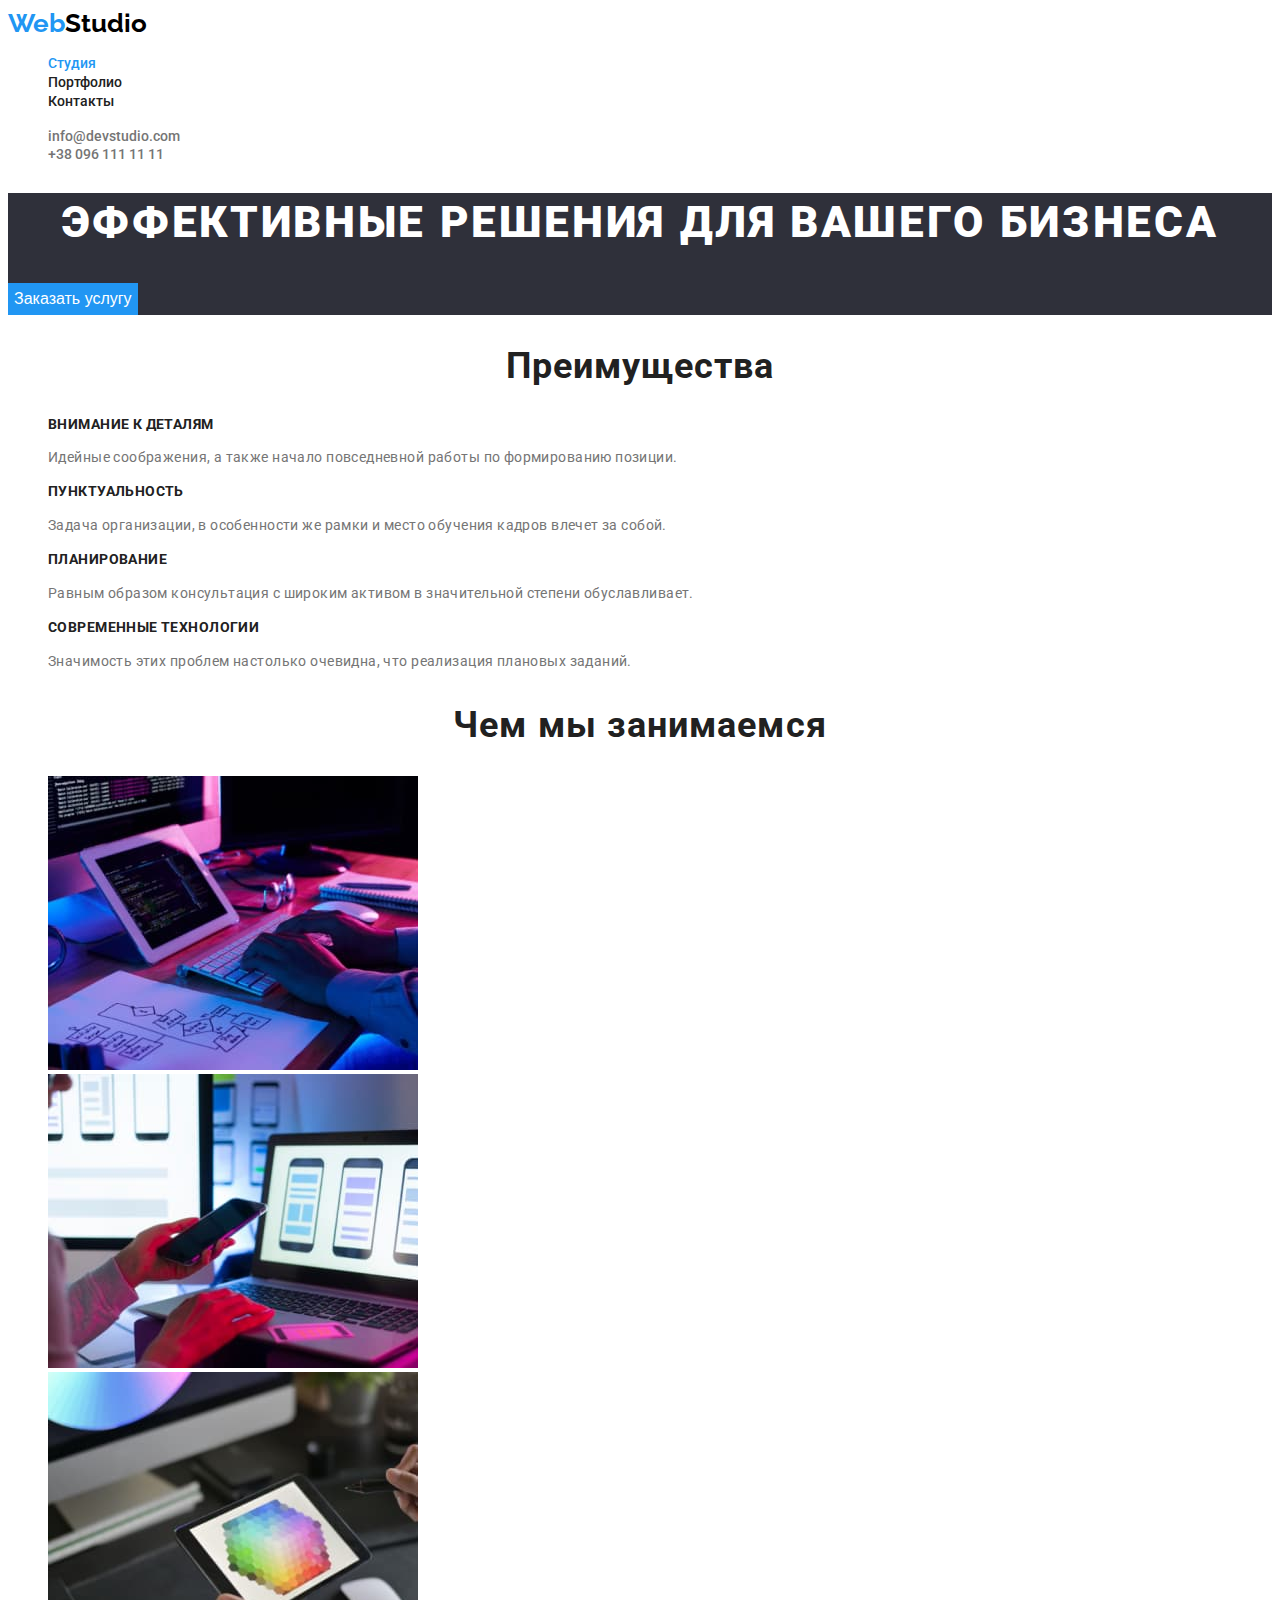
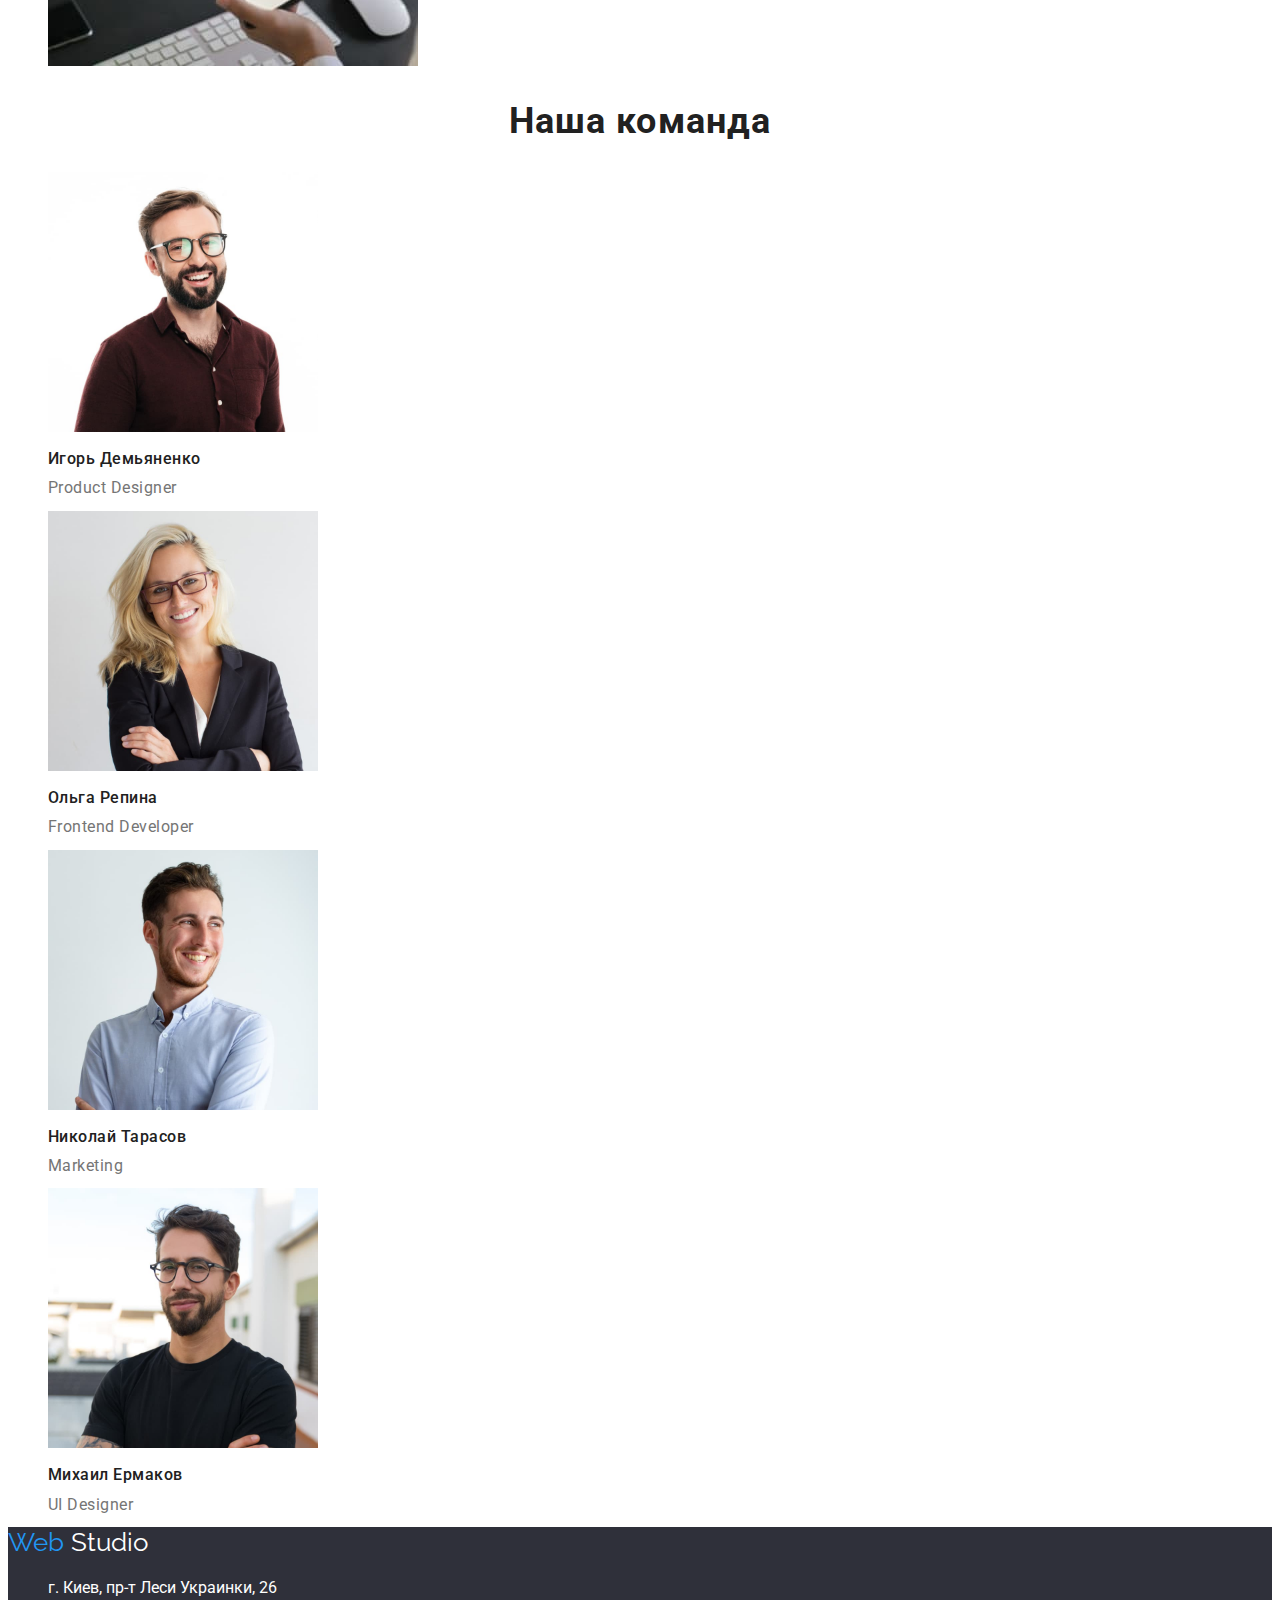
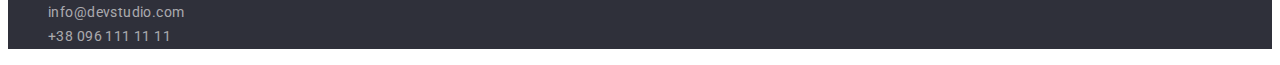
==== index.html @ 00b762d5 "Перенёс файлы с второго репозитория" ====
<!DOCTYPE html>
<html lang="ru">
  <head>
    <meta charset="UTF-8" />
    <meta http-equiv="X-UA-Compatible" content="IE=edge" />
    <meta name="viewport" content="width=device-width, initial-scale=1.0" />
    <title>WebStudio</title>
    <link rel="preconnect" href="https://fonts.googleapis.com" />
    <link rel="preconnect" href="https://fonts.gstatic.com" crossorigin />
    <link
      href="https://fonts.googleapis.com/css2?family=Raleway:wght@700&family=Roboto:wght@400;500;700;900&display=swap"
      rel="stylesheet"
    />
    <link rel="stylesheet" href="./css/style.css" />
  </head>
  <body>
    <!-- Шапка -->
    <header class="cap">
      <nav>
        <a href="index.html" class="logo"
          ><span class="logo-blue">Web</span>Studio</a
        >
        <ul class="navigationtabs">
          <li><a href="" class="link active">Студия</a></li>
          <li><a href="./portfolio.html" class="link">Портфолио</a></li>
          <li><a href="" class="link">Контакты</a></li>
        </ul>
      </nav>
      <ul>
        <li>
          <a href="mailto:info@devstudio.com" class="mail"
            >info@devstudio.com</a
          >
        </li>
        <li>
          <a href="callto:+380961111111" class="phone">+38 096 111 11 11</a>
        </li>
      </ul>
    </header>
    <!-- Уникальный контент -->
    <main>
      <!-- Главный текст -->
      <section class="hero-section">
        <h1 lang="ru" class="hero-text">
          Эффективные решения для вашего бизнеса
        </h1>
        <button type="button" class="hero-button">Заказать услугу</button>
      </section>
      <!-- Чем мы занимаемся -->
      <section>
        <h2 lang="ru" class="section-title">Преимущества</h2>
        <ul>
          <li>
            <h3 class="second-section-header">Внимание к деталям</h3>
            <p class="second-section-paragraph">
              Идейные соображения, а также начало повседневной работы по
              формированию позиции.
            </p>
          </li>
          <li>
            <h3 class="second-section-header">Пунктуальность</h3>
            <p class="second-section-paragraph">
              Задача организации, в особенности же рамки и место обучения кадров
              влечет за собой.
            </p>
          </li>
          <li>
            <h3 class="second-section-header">Планирование</h3>
            <p class="second-section-paragraph">
              Равным образом консультация с широким активом в значительной
              степени обуславливает.
            </p>
          </li>
          <li>
            <h3 class="second-section-header">Современные технологии</h3>
            <p class="second-section-paragraph">
              Значимость этих проблем настолько очевидна, что реализация
              плановых заданий.
            </p>
          </li>
        </ul>
      </section>
      <section>
        <h2 class="section-title">Чем мы занимаемся</h2>
        <ul>
          <li>
            <img
              src="./images/img1.jpg"
              alt="Человек набирает код на
            клавиатуре"
              width="370"
            />
          </li>
          <li>
            <img
              src="./images/img2.jpg"
              alt="Дизайнер рисует макет
            телефона, который она держит в руке"
              width="370"
            />
          </li>
          <li>
            <img
              src="./images/img3.jpg"
              alt="Человек работает в графическом
            редакторе на планшете"
              width="370"
            />
          </li>
        </ul>
      </section>
      <!-- Наша команда -->
      <section>
        <h2 class="section-title">Наша команда</h2>
        <ul>
          <li>
            <img
              src="./images/Igor.jpg"
              alt="На фото представлен дизайнер продукта "
              width="270"
            />
            <h3 class="name">Игорь Демьяненко</h3>
            <p lang="en" class="description">Product Designer</p>
          </li>
          <li>
            <img
              src="./images/Olga.jpg"
              alt="На фото представлен фронт-энд разработчик"
              width="270"
            />
            <h3 class="name">Ольга Репина</h3>
            <p lang="en" class="description">Frontend Developer</p>
          </li>
          <li>
            <img
              src="./images/Nikolay.jpg"
              alt="На фото представлен маркетолог"
              width="270"
            />
            <h3 class="name">Николай Тарасов</h3>
            <p lang="en" class="description">Marketing</p>
          </li>
          <li>
            <img
              src="./images/Michail.jpg"
              alt="На фото представлен разрабочик пользовательского интерфейса"
              width="270"
            />
            <h3 class="name">Михаил Ермаков</h3>
            <p lang="en" class="description">UI Designer</p>
          </li>
        </ul>
      </section>
    </main>
    <!-- Футер -->
    <footer class="basement">
      <a href="index.html" class="footer-logo">
        <span class="footer-logo-blue">Web</span> Studio</a
      >
      <address>
        <ul>
          <li>
            <a href="https://goo.gl/maps/u381TuipqdCtVo7J7" class="office"
              >г. Киев, пр-т Леси Украинки, 26</a
            >
          </li>
          <li>
            <a href="mailto:info@devstudio.com" class="footer-mail"
              >info@devstudio.com</a
            >
          </li>
          <li>
            <a href="callto:+380961111111" class="footer-phone"
              >+38 096 111 11 11</a
            >
          </li>
        </ul>
      </address>
    </footer>
  </body>
</html>
---- css/style.css ----
/* Цвета которые будут задействованы в макете */

:root {
  /* Body */
  --header-body: #ffffff;
  --hero-body: #2f303a;
  --first-section-body: #e5e5e5;
  --secont-section-body: #f5f4fa;
  --footer-body: #2f303a;

  /* Text */
  --hero-text: #ffffff;
  --logo-text-black: #000000;
  --logo-text-blue: #2196f3;
  --header-text: #212121;
  --paragraph-text: #757575;
}

body {
  font-family: "roboto", sans-serif;
  color: #757575;
}

a {
  text-decoration: none;
}

a:hover {
  color: var(--logo-text-blue);
}

a:focus {
  color: var(--logo-text-blue);
}

ul {
  list-style: none;
}

h1,
h2,
h3 {
  color: var(--header-text);
}

/* !!!Header style!!! */

.cap {
  background-color: var(--header-body);
  line-height: 1.17;
}

/* Logo */
.logo {
  color: var(--logo-text-black);
  font-size: 26px;
  font-family: "Raleway", sans-serif;
  font-weight: 700;
}

.logo-blue {
  color: var(--logo-text-blue);
}

.logo:visited,
.logo:hover {
  color: var(--logo-text-black);
}

.logo-blue:visited {
  color: var(--logo-text-blue);
}

/* Nav Bar */
.navigationtabs {
  color: var(--header-text);
}

.navigationtabs .link {
  color: inherit;
  font-weight: 500;
  font-size: 14px;
}

.navigationtabs .link.active {
  color: var(--logo-text-blue);
}

.navigationtabs .link:hover,
.navigationtabs .link:focus {
  color: var(--logo-text-blue);
}

/* Mail and Phone */
.mail {
  color: var(--paragraph-text);
  font-weight: 500;
  font-size: 14px;
}

.phone {
  color: var(--paragraph-text);
  font-weight: 500;
  font-size: 14px;
}

/* !!!Main!!! */
/* Hero Section */
.hero-section {
  background-color: var(--hero-body);
}

.hero-text {
  color: var(--hero-text);
  font-weight: 900;
  line-height: 1.36;
  font-size: 44px;
  text-align: center;
  letter-spacing: 0.06em;
  text-transform: uppercase;
}

.hero-button {
  color: #ffffff;
  background-color: var(--logo-text-blue);
  border: none;
  font-weight: 500;
  font-size: 16px;
  line-height: 1.87;
  cursor: pointer;
}

.second-section-header {
  font-size: 14px;
  font-weight: 700;
  line-height: 1.14;
  letter-spacing: 0.03em;
  text-transform: uppercase;
}

.second-section-paragraph {
  font-size: 14px;
  line-height: 1.71;
  letter-spacing: 0.03em;
}

.section-title {
  font-size: 36px;
  font-weight: 700;
  line-height: 1.17;
  text-align: center;
  letter-spacing: 0.03em;
}

.name {
  font-size: 16px;
  font-weight: 500;
  line-height: 0.84;
  letter-spacing: 0.03em;
  font-style: normal;
}

.description {
  font-size: 16px;
  font-weight: 400;
  font-style: normal;
  line-height: 0.84;
  letter-spacing: 0.03em;
}
/* !!!Footer!!! */

.basement {
  background-color: var(--footer-body);
}

/* Footerlogo */
.footer-logo {
  color: var(--header-body);
  font-size: 26px;
  font-family: "Raleway", sans-serif;
  line-height: 1.17;
}

.footer-logo-blue {
  color: var(--logo-text-blue);
}

.footer-logo:visited,
.footer-logo:hover {
  color: var(--header-body);
}

/* Adress */

.office {
  color: #ffffff;
  line-height: 1.71;
  font-style: normal;
}

.footer-mail,
.footer-phone {
  color: rgba(255, 255, 255, 0.6);
  line-height: 1.71;
  font-size: 14px;
  letter-spacing: 0.03em;
  font-style: normal;
}

/* Categories */

.categories-button {
  font-family: "Roboto", sans-serif;
  border: none;
  font-size: 16px;
  font-weight: 500;
  line-height: 1.62;
  letter-spacing: 0.03em;
  color: #212121;
  cursor: pointer;
}

.categories-button:hover,
.categories-button:focus {
  background-color: var(--logo-text-blue);
  color: var(--hero-text);
}

.categories-button.current {
  background-color: var(--logo-text-blue);
  color: var(--hero-text);
}

.work-exampl-header {
  font-size: 18px;
  font-weight: 700;
  line-height: 2;
  letter-spacing: 0.06em;
  font-style: normal;
}

.work-example-paragraph {
  font-size: 16px;
  line-height: 1.87;
  font-style: normal;
  letter-spacing: 0.03em;
}
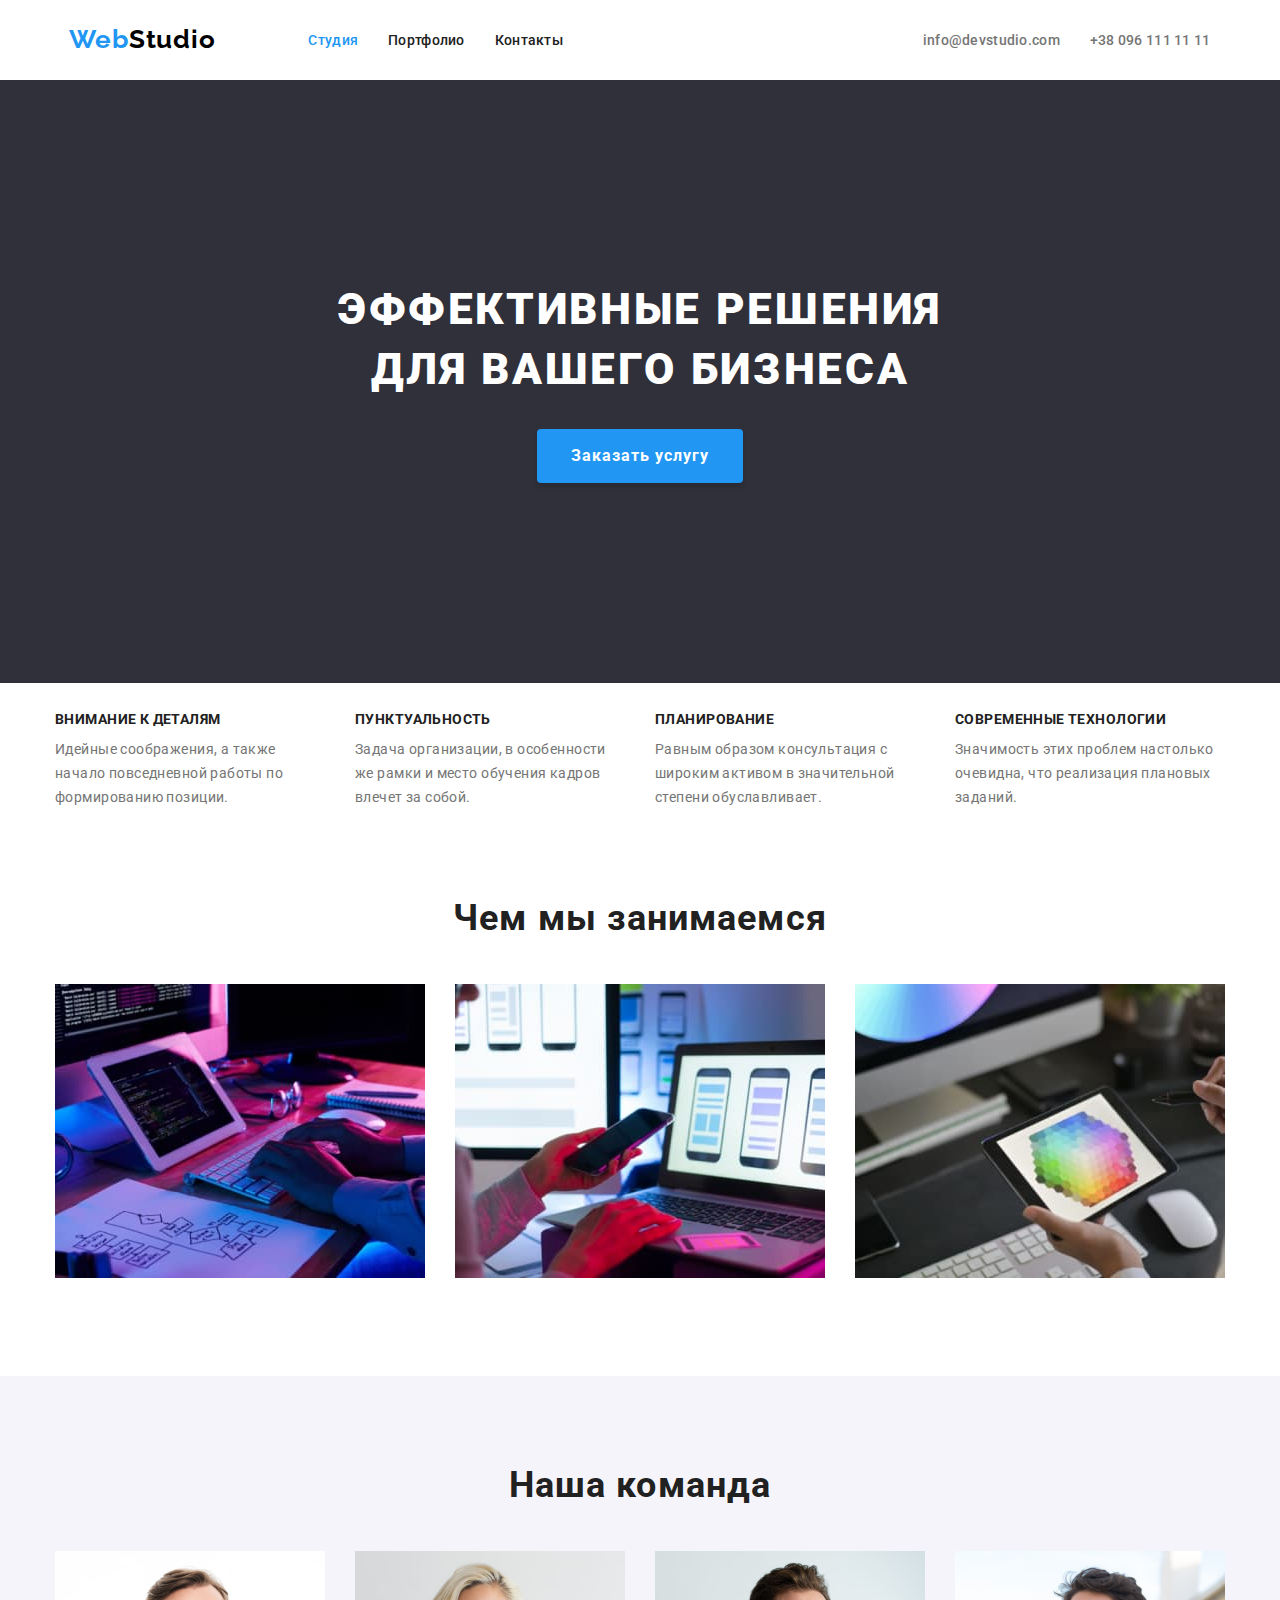
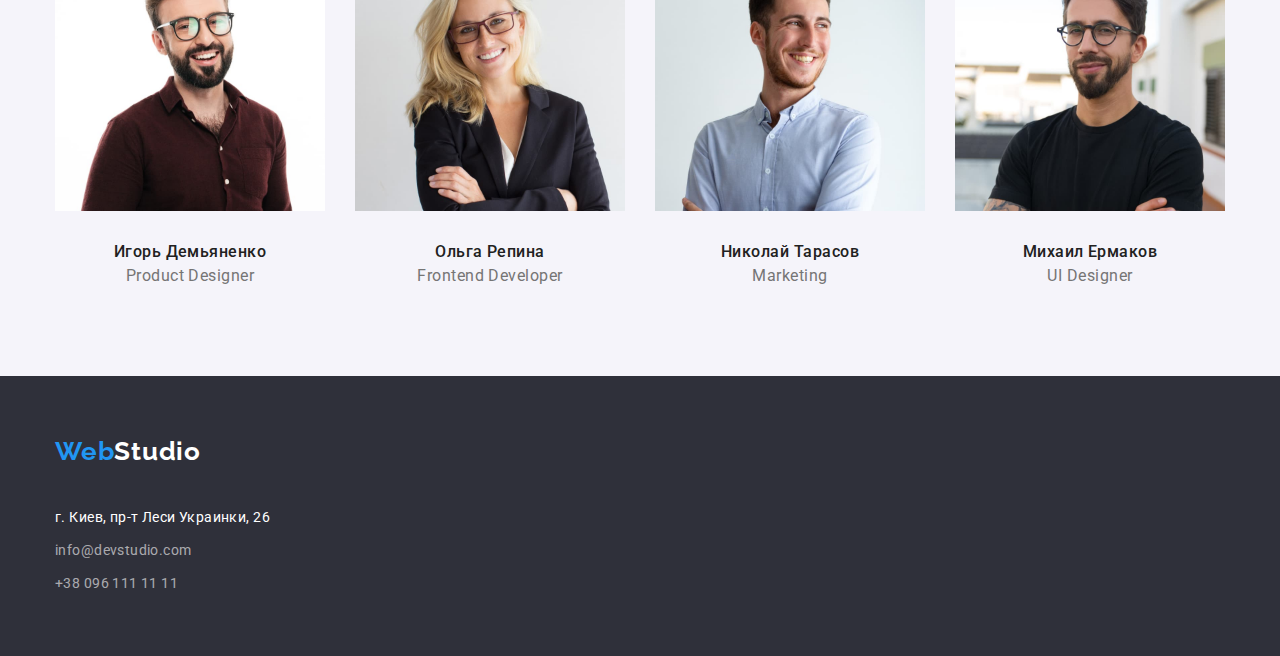
==== commit c5914628: "Сделал ДЗ" ====
--- a/index.html
+++ b/index.html
@@ -5,6 +5,10 @@
     <meta http-equiv="X-UA-Compatible" content="IE=edge" />
     <meta name="viewport" content="width=device-width, initial-scale=1.0" />
     <title>WebStudio</title>
+    <link
+      rel="stylesheet"
+      href="https://cdnjs.cloudflare.com/ajax/libs/modern-normalize/1.0.0/modern-normalize.min.css"
+    />
     <link rel="preconnect" href="https://fonts.googleapis.com" />
     <link rel="preconnect" href="https://fonts.gstatic.com" crossorigin />
     <link
@@ -15,167 +19,186 @@
   </head>
   <body>
     <!-- Шапка -->
-    <header class="cap">
-      <nav>
-        <a href="index.html" class="logo"
-          ><span class="logo-blue">Web</span>Studio</a
-        >
-        <ul class="navigationtabs">
-          <li><a href="" class="link active">Студия</a></li>
-          <li><a href="./portfolio.html" class="link">Портфолио</a></li>
-          <li><a href="" class="link">Контакты</a></li>
+    <header>
+      <div class="container">
+        <nav class="nav-box">
+          <a href="index.html" class="logo"
+            ><span class="logo blue">Web</span>Studio</a
+          >
+          <ul class="header-link">
+            <li class="item links">
+              <a href="" class="link active">Студия</a>
+            </li>
+            <li class="item links">
+              <a href="./portfolio.html" class="link">Портфолио</a>
+            </li>
+            <li class="item links"><a href="" class="link">Контакты</a></li>
+          </ul>
+        </nav>
+        <ul class="adress">
+          <li class="item adress">
+            <a href="mailto:info@devstudio.com" class="mail-phone"
+              >info@devstudio.com</a
+            >
+          </li>
+          <li>
+            <a href="callto:+380961111111" class="mail-phone"
+              >+38 096 111 11 11</a
+            >
+          </li>
         </ul>
-      </nav>
-      <ul>
-        <li>
-          <a href="mailto:info@devstudio.com" class="mail"
-            >info@devstudio.com</a
-          >
-        </li>
-        <li>
-          <a href="callto:+380961111111" class="phone">+38 096 111 11 11</a>
-        </li>
-      </ul>
+      </div>
     </header>
     <!-- Уникальный контент -->
     <main>
       <!-- Главный текст -->
-      <section class="hero-section">
-        <h1 lang="ru" class="hero-text">
-          Эффективные решения для вашего бизнеса
-        </h1>
-        <button type="button" class="hero-button">Заказать услугу</button>
+      <section class="hero">
+        <div class="hero-box">
+          <h1 lang="ru" class="hero-title">
+            Эффективные решения для вашего бизнеса
+          </h1>
+          <button type="button" class="button">Заказать услугу</button>
+        </div>
       </section>
       <!-- Чем мы занимаемся -->
+      <section class="benefits-section">
+        <div class="benefits-box">
+          <h2 lang="ru" class="benefits-title">Преимущества</h2>
+          <ul class="benefits-list">
+            <li class="item">
+              <h3 class="benefits-header">Внимание к деталям</h3>
+              <p class="benefits-paragraph">
+                Идейные соображения, а также начало повседневной работы по
+                формированию позиции.
+              </p>
+            </li>
+            <li class="item">
+              <h3 class="benefits-header">Пунктуальность</h3>
+              <p class="benefits-paragraph">
+                Задача организации, в особенности же рамки и место обучения
+                кадров влечет за собой.
+              </p>
+            </li>
+            <li class="item">
+              <h3 class="benefits-header">Планирование</h3>
+              <p class="benefits-paragraph">
+                Равным образом консультация с широким активом в значительной
+                степени обуславливает.
+              </p>
+            </li>
+            <li class="item">
+              <h3 class="benefits-header">Современные технологии</h3>
+              <p class="benefits-paragraph">
+                Значимость этих проблем настолько очевидна, что реализация
+                плановых заданий.
+              </p>
+            </li>
+          </ul>
+        </div>
+      </section>
       <section>
-        <h2 lang="ru" class="section-title">Преимущества</h2>
-        <ul>
-          <li>
-            <h3 class="second-section-header">Внимание к деталям</h3>
-            <p class="second-section-paragraph">
-              Идейные соображения, а также начало повседневной работы по
-              формированию позиции.
-            </p>
-          </li>
-          <li>
-            <h3 class="second-section-header">Пунктуальность</h3>
-            <p class="second-section-paragraph">
-              Задача организации, в особенности же рамки и место обучения кадров
-              влечет за собой.
-            </p>
-          </li>
-          <li>
-            <h3 class="second-section-header">Планирование</h3>
-            <p class="second-section-paragraph">
-              Равным образом консультация с широким активом в значительной
-              степени обуславливает.
-            </p>
-          </li>
-          <li>
-            <h3 class="second-section-header">Современные технологии</h3>
-            <p class="second-section-paragraph">
-              Значимость этих проблем настолько очевидна, что реализация
-              плановых заданий.
-            </p>
-          </li>
-        </ul>
-      </section>
-      <section>
-        <h2 class="section-title">Чем мы занимаемся</h2>
-        <ul>
-          <li>
-            <img
-              src="./images/img1.jpg"
-              alt="Человек набирает код на
+        <div class="picture-box">
+          <h2 class="scndheader">Чем мы занимаемся</h2>
+          <ul class="work-list">
+            <li class="item picture">
+              <img
+                src="./images/img1.jpg"
+                alt="Человек набирает код на
             клавиатуре"
-              width="370"
-            />
-          </li>
-          <li>
-            <img
-              src="./images/img2.jpg"
-              alt="Дизайнер рисует макет
+                width="370"
+              />
+            </li>
+            <li class="item picture">
+              <img
+                src="./images/img2.jpg"
+                alt="Дизайнер рисует макет
             телефона, который она держит в руке"
-              width="370"
-            />
-          </li>
-          <li>
-            <img
-              src="./images/img3.jpg"
-              alt="Человек работает в графическом
+                width="370"
+              />
+            </li>
+            <li class="item picture">
+              <img
+                src="./images/img3.jpg"
+                alt="Человек работает в графическом
             редакторе на планшете"
-              width="370"
-            />
-          </li>
-        </ul>
+                width="370"
+              />
+            </li>
+          </ul>
+        </div>
       </section>
       <!-- Наша команда -->
-      <section>
-        <h2 class="section-title">Наша команда</h2>
-        <ul>
-          <li>
-            <img
-              src="./images/Igor.jpg"
-              alt="На фото представлен дизайнер продукта "
-              width="270"
-            />
-            <h3 class="name">Игорь Демьяненко</h3>
-            <p lang="en" class="description">Product Designer</p>
-          </li>
-          <li>
-            <img
-              src="./images/Olga.jpg"
-              alt="На фото представлен фронт-энд разработчик"
-              width="270"
-            />
-            <h3 class="name">Ольга Репина</h3>
-            <p lang="en" class="description">Frontend Developer</p>
-          </li>
-          <li>
-            <img
-              src="./images/Nikolay.jpg"
-              alt="На фото представлен маркетолог"
-              width="270"
-            />
-            <h3 class="name">Николай Тарасов</h3>
-            <p lang="en" class="description">Marketing</p>
-          </li>
-          <li>
-            <img
-              src="./images/Michail.jpg"
-              alt="На фото представлен разрабочик пользовательского интерфейса"
-              width="270"
-            />
-            <h3 class="name">Михаил Ермаков</h3>
-            <p lang="en" class="description">UI Designer</p>
-          </li>
-        </ul>
+      <section class="team-section">
+        <div class="team-box">
+          <h2 class="scndheader team">Наша команда</h2>
+          <ul class="team-list">
+            <li class="item picture">
+              <img
+                src="./images/Igor.jpg"
+                alt="На фото представлен дизайнер продукта "
+                width="270"
+              />
+              <h3 class="names">Игорь Демьяненко</h3>
+              <p lang="en" class="position">Product Designer</p>
+            </li>
+            <li class="item picture">
+              <img
+                src="./images/Olga.jpg"
+                alt="На фото представлен фронт-энд разработчик"
+                width="270"
+              />
+              <h3 class="names">Ольга Репина</h3>
+              <p lang="en" class="position">Frontend Developer</p>
+            </li>
+            <li class="item picture">
+              <img
+                src="./images/Nikolay.jpg"
+                alt="На фото представлен маркетолог"
+                width="270"
+              />
+              <h3 class="names">Николай Тарасов</h3>
+              <p lang="en" class="position">Marketing</p>
+            </li>
+            <li class="item picture">
+              <img
+                src="./images/Michail.jpg"
+                alt="На фото представлен разрабочик пользовательского интерфейса"
+                width="270"
+              />
+              <h3 class="names">Михаил Ермаков</h3>
+              <p lang="en" class="position">UI Designer</p>
+            </li>
+          </ul>
+        </div>
       </section>
     </main>
     <!-- Футер -->
     <footer class="basement">
-      <a href="index.html" class="footer-logo">
-        <span class="footer-logo-blue">Web</span> Studio</a
-      >
-      <address>
-        <ul>
-          <li>
-            <a href="https://goo.gl/maps/u381TuipqdCtVo7J7" class="office"
-              >г. Киев, пр-т Леси Украинки, 26</a
-            >
-          </li>
-          <li>
-            <a href="mailto:info@devstudio.com" class="footer-mail"
-              >info@devstudio.com</a
-            >
-          </li>
-          <li>
-            <a href="callto:+380961111111" class="footer-phone"
-              >+38 096 111 11 11</a
-            >
-          </li>
-        </ul>
-      </address>
+      <div class="basement-box">
+        <a href="index.html" class="logo basement">
+          <span class="logo blue">Web</span
+          ><span class="logo white">Studio</span></a
+        >
+        <address>
+          <ul class="footer-adress">
+            <li>
+              <a href="https://goo.gl/maps/u381TuipqdCtVo7J7" class="location"
+                >г. Киев, пр-т Леси Украинки, 26</a
+              >
+            </li>
+            <li class="footer-link">
+              <a href="mailto:info@devstudio.com" class="footer-mail-phone"
+                >info@devstudio.com</a
+              >
+            </li>
+            <li class="footer-link">
+              <a href="callto:+380961111111" class="footer-mail-phone"
+                >+38 096 111 11 11</a
+              >
+            </li>
+          </ul>
+        </address>
+      </div>
     </footer>
   </body>
 </html>
--- a/css/style.css
+++ b/css/style.css
@@ -1,247 +1,525 @@
-/* Цвета которые будут задействованы в макете */
-
 :root {
-  /* Body */
-  --header-body: #ffffff;
-  --hero-body: #2f303a;
-  --first-section-body: #e5e5e5;
-  --secont-section-body: #f5f4fa;
-  --footer-body: #2f303a;
-
-  /* Text */
-  --hero-text: #ffffff;
-  --logo-text-black: #000000;
-  --logo-text-blue: #2196f3;
-  --header-text: #212121;
-  --paragraph-text: #757575;
+  --logo-color-black: #000000;
+  --color-blue: #2196f3;
+  --color-hero-header: #ffffff;
+  --any-header-color-: #212121;
+  --color-paragrapgh: #757575;
+  --hero-background-color: #2F303A;
+  --team-section-color: #F5F4FA; 
+
+  --portfolio-button-color: #F5F4FA; 
 }
 
 body {
   font-family: "roboto", sans-serif;
-  color: #757575;
-}
-
-a {
+  color: var(--color-paragrapgh);
+}
+
+/* Лого */
+.logo {
+  font-family: "Raleway";
+  font-weight: 700;
+  font-size: 26px;
+  line-height: 1.192;
+  letter-spacing: 0.03em;
+  color: var(--logo-color-black);
   text-decoration: none;
-}
-
-a:hover {
-  color: var(--logo-text-blue);
-}
-
-a:focus {
-  color: var(--logo-text-blue);
-}
-
-ul {
+
+  margin-top: 24px;
+  margin-bottom: 25px; 
+}
+
+.blue {
+  color: var(--color-blue);
+}
+
+.white {
+  color: var(--color-hero-header);
+}
+
+/* Списки */
+.team-list, .work-list, .benefits-list {
   list-style: none;
-}
-
-h1,
-h2,
-h3 {
-  color: var(--header-text);
-}
-
-/* !!!Header style!!! */
-
-.cap {
-  background-color: var(--header-body);
-  line-height: 1.17;
-}
-
-/* Logo */
-.logo {
-  color: var(--logo-text-black);
-  font-size: 26px;
-  font-family: "Raleway", sans-serif;
-  font-weight: 700;
-}
-
-.logo-blue {
-  color: var(--logo-text-blue);
-}
-
-.logo:visited,
-.logo:hover {
-  color: var(--logo-text-black);
-}
-
-.logo-blue:visited {
-  color: var(--logo-text-blue);
-}
-
-/* Nav Bar */
-.navigationtabs {
-  color: var(--header-text);
-}
-
-.navigationtabs .link {
-  color: inherit;
+  margin-top: 0;
+  margin-bottom: 0;
+  padding-left: 0;
+}
+
+
+/* !!!Хедер!!! */
+
+.container {
+display: flex;
+justify-content:space-around;
+
+width: 1200px;
+margin: 0 auto;
+padding: 0px 15px;
+}
+
+/* Навигация по сайту */
+.header-link {
   font-weight: 500;
   font-size: 14px;
-}
-
-.navigationtabs .link.active {
-  color: var(--logo-text-blue);
-}
-
-.navigationtabs .link:hover,
-.navigationtabs .link:focus {
-  color: var(--logo-text-blue);
-}
-
-/* Mail and Phone */
-.mail {
-  color: var(--paragraph-text);
+  line-height: 1.142;
+  letter-spacing: 0.02em;
+
+  list-style: none;
+  margin-top: 0;
+  margin-bottom: 0;
+  margin-left: 93px;
+  margin-right: 331px;
+  padding-left: 0;
+
+  display: flex;
+}
+
+.item.links:not(:lastchild) {
+  margin-right: 50px;
+}
+
+.nav-box {
+  display: flex;
+  align-items: center;
+}
+
+.link,
+.link:visited {
+  color: var(--any-header-color-);
+
+  text-decoration: none;
+}
+
+.link:hover,
+.link:focus {
+  color: var(--color-blue);
+}
+
+.link.active {
+  color: var(--color-blue);
+}
+
+/* Adress */
+
+.adress {
   font-weight: 500;
   font-size: 14px;
-}
-
-.phone {
-  color: var(--paragraph-text);
-  font-weight: 500;
-  font-size: 14px;
-}
-
-/* !!!Main!!! */
-/* Hero Section */
-.hero-section {
-  background-color: var(--hero-body);
-}
-
-.hero-text {
-  color: var(--hero-text);
-  font-weight: 900;
-  line-height: 1.36;
-  font-size: 44px;
+  line-height: 1.142;
+  letter-spacing: 0.02em;
+  list-style: none;
+
+  padding-left: 0;
+  margin-top: 0;
+  margin-bottom: 0;
+
+  display: flex;
+  align-items: center;
+}
+
+.item.adress:not(:first-child) {
+  margin-left: 50px;
+}
+.item.adress{
+  margin-right: 0px;
+  margin-bottom: ;
+}
+
+ .mail-phone{
+  display: inline-block;
+  color:   color: var(--color-paragrapgh);
+  text-decoration: none;
+}
+
+
+.mail-phone:hover,
+.mail-phone:focus {
+  color: var(--color-blue);
+}
+
+/* !!!Mейн!!! */
+
+/* Секция герой */
+
+/* Фон */
+.hero {
+  background-color: var(--hero-background-color);
+}
+
+/* Коробка */
+.hero-box {
+
+  display: flex;
+  width: 1200px;
+  margin: 0 auto;
+  padding: 0px 15px;
+  justify-content: center;
+  align-items: center;
+  flex-wrap: wrap;
+}
+
+/* Заголовок */
+.hero-title {
+font-weight: 900;
+font-size: 44px;
+line-height: 1.363;
+color: var(--color-hero-header);
+
+text-align: center;
+letter-spacing: 0.06em;
+text-transform: uppercase;
+
+margin-top: 200px;
+margin-left: 252px;
+margin-right: 252px;
+width: 696px;
+}
+
+/* Кнопка */
+.button {
+  box-shadow: 0px 4px 4px rgba(0, 0, 0, 0.15);
+  border-radius: 4px;
+
+  background-color: var(--color-blue);
+  color: var(--color-hero-header);
+  font-weight: 700;
+  font-size: 16px;
+  line-height: 1.875;
+  border: 2px solid transparent;
+
+  padding: 10px 32px 10px 32px;
   text-align: center;
   letter-spacing: 0.06em;
-  text-transform: uppercase;
-}
-
-.hero-button {
-  color: #ffffff;
-  background-color: var(--logo-text-blue);
-  border: none;
-  font-weight: 500;
-  font-size: 16px;
-  line-height: 1.87;
+  margin-bottom: 200px;
+
   cursor: pointer;
 }
 
-.second-section-header {
-  font-size: 14px;
-  font-weight: 700;
-  line-height: 1.14;
-  letter-spacing: 0.03em;
-  text-transform: uppercase;
-}
-
-.second-section-paragraph {
-  font-size: 14px;
-  line-height: 1.71;
-  letter-spacing: 0.03em;
-}
-
-.section-title {
-  font-size: 36px;
-  font-weight: 700;
-  line-height: 1.17;
+/* Секция преимущества */
+.benefits-list {
+display: flex;
+margin-top: 0;
+margin-bottom: 0;
+padding-right: 0;
+padding-left: 0;
+}
+
+.benefits-box {
+
+  width: 1200px;
+  padding: 0px 15px;
+  margin-left: auto;
+  margin-right: auto;
+
+}
+
+.item:not(:last-child){
+  margin-right: 30px;
+}
+
+/* Заголовок */
+.benefits-title {
+  color: transparent;
+  margin-top: 0;
+  margin-bottom: 0;
+  
+}
+
+.benefits-header{
+font-weight: 700;
+font-size: 14px;
+line-height: 1.142;
+letter-spacing: 0.03em;
+text-transform: uppercase;
+color: var(--any-header-color-);
+margin-top: 0;
+margin-bottom: 10px;
+}
+
+/* Параграф */
+.benefits-paragraph {
+font-size: 14px;
+line-height: 24px;
+letter-spacing: 0.03em;
+color:var(--color-paragrapgh);
+
+
+margin-top: 0;
+margin-bottom: 0;
+min-width: 270px;
+}
+
+/* Секция - чем мы занимаемся */
+.picture-box {
+  display: flex;
+  flex-wrap: wrap;
+  justify-content: center;
+
+
+  width: 1200px;
+  padding: 0px 15px;
+  margin: 0 auto;
+}
+
+.work-list {
+  display: flex;
+  padding-left: 0;
+}
+
+.item.picture {
+margin-bottom: 94px;
+}
+
+.item.picture:not(:lastchild) {
+  margin-right: 30px;
+}
+
+/* Заголовок  */
+.scndheader {
+font-weight: 700;
+font-size: 36px;
+line-height: 0.857;
+text-align: center;
+letter-spacing: 0.03em;
+color: var(--any-header-color-);
+
+margin-top: 94px;
+margin-bottom: 50px;
+}
+
+/* Секция - команда */
+.team-section {
+background-color: var(--team-section-color);
+}
+
+.team-box {
+width: 1200px;
+margin: 0 auto;
+padding: 0px 15px;
+
+display: flex;
+flex-wrap: wrap;
+justify-content: center;
+}
+
+.team-list {
+  display: flex;
+}
+
+/* Заголовок */
+.scndheader.team {
+  margin-top: 94px;
+  margin-bottom: 50px;
+}
+
+/* Имена */
+.names {
+font-weight: 500;
+font-size: 16px;
+line-height: 0.842;
+letter-spacing: 0.03em;
+color: var(--any-header-color-);
+
+margin-top: 30px;
+margin-bottom: 10px;
+text-align: center;
+}
+
+/* Должность */
+.position {
+font-size: 16px;
+line-height: 0.842;
+letter-spacing: 0.03em;
+color: var(--color-paragrapgh);
+
+margin-top: 0;
+margin-bottom: 0;
+text-align: center;
+}
+
+/* Футер */
+.basement-box {
+  width: 1200px;
+  padding: 0px 15px;
+  margin-left: auto;
+  margin-right: auto;
+}
+
+/* Фон */
+.basement {
+  background-color: var(--hero-background-color);
+}
+
+.logo.basement {
+  display: inline-block;
+  margin-top: 60px;
+}
+
+.footer-adress {
+font-style: normal;
+font-size: 14px;
+line-height: 1.714;
+letter-spacing: 0.03em;
+list-style: none;
+
+
+display: inline-block;
+padding-left: 0;
+margin-bottom: 60px;
+}
+
+.footer-mail-phone {
+  color: rgba(255, 255, 255, 0.6);
+  text-decoration: none;
+}
+
+.footer-mail-phone:not(:last-child){
+  margin-bottom: 9px;
+}
+
+.footer-link:not(:last-child){
+  margin-bottom: 9px;
+}
+
+.location {
+font-style: normal;
+font-size: 14px;
+line-height: 1.714;
+letter-spacing: 0.03em;
+color: var(--color-hero-header);
+text-decoration: none;
+
+display:inline-block;
+margin-bottom: 9px;
+}
+
+.location:hover, 
+.location:focus, 
+.footer-mail-phone:hover, 
+.footer-mail-phone:focus {
+color: var(--color-blue);
+}
+
+
+
+
+
+  /* !!!Портфолио!!! */
+
+  /* Бокс */
+  .portfolio-box {
+  width: 1200px;
+  padding: 0px 15px;
+  margin-left: auto;
+  margin-right: auto;
+  }
+
+  /* Список */
+ .portfolio-list {
+  list-style: none;
+
+  display: flex;
+  flex-wrap: wrap;
+  justify-content: center;
+  align-items: ;
+  padding-left: 0;
+  margin-bottom: 0;
+  margin-top: 0;
+}
+
+
+/* Заголовок */
+.portfolio-title {
+  margin-top: 0;
+  margin-bottom: 0;
   text-align: center;
-  letter-spacing: 0.03em;
-}
-
-.name {
-  font-size: 16px;
-  font-weight: 500;
-  line-height: 0.84;
-  letter-spacing: 0.03em;
-  font-style: normal;
-}
-
-.description {
-  font-size: 16px;
-  font-weight: 400;
-  font-style: normal;
-  line-height: 0.84;
-  letter-spacing: 0.03em;
-}
-/* !!!Footer!!! */
-
-.basement {
-  background-color: var(--footer-body);
-}
-
-/* Footerlogo */
-.footer-logo {
-  color: var(--header-body);
-  font-size: 26px;
-  font-family: "Raleway", sans-serif;
-  line-height: 1.17;
-}
-
-.footer-logo-blue {
-  color: var(--logo-text-blue);
-}
-
-.footer-logo:visited,
-.footer-logo:hover {
-  color: var(--header-body);
-}
-
-/* Adress */
-
-.office {
-  color: #ffffff;
-  line-height: 1.71;
-  font-style: normal;
-}
-
-.footer-mail,
-.footer-phone {
-  color: rgba(255, 255, 255, 0.6);
-  line-height: 1.71;
-  font-size: 14px;
-  letter-spacing: 0.03em;
-  font-style: normal;
-}
-
-/* Categories */
-
-.categories-button {
-  font-family: "Roboto", sans-serif;
-  border: none;
-  font-size: 16px;
-  font-weight: 500;
-  line-height: 1.62;
-  letter-spacing: 0.03em;
-  color: #212121;
-  cursor: pointer;
-}
-
-.categories-button:hover,
-.categories-button:focus {
-  background-color: var(--logo-text-blue);
-  color: var(--hero-text);
-}
-
-.categories-button.current {
-  background-color: var(--logo-text-blue);
-  color: var(--hero-text);
-}
-
-.work-exampl-header {
-  font-size: 18px;
-  font-weight: 700;
-  line-height: 2;
-  letter-spacing: 0.06em;
-  font-style: normal;
-}
-
-.work-example-paragraph {
-  font-size: 16px;
-  line-height: 1.87;
-  font-style: normal;
-  letter-spacing: 0.03em;
-}
+  color: transparent;
+}
+
+/* Всё что связано с кнопками */
+.portfolio-button-list {
+  margin-top: 59.5px;
+  margin-bottom: 50px;
+}
+
+/* Сама кнопка */
+.portfolio-button {
+min-width: 128px;
+height: 38px;
+padding: 6px 22px;
+
+background: var(--portfolio-button-color);
+border-radius: 4px;
+
+border: 2px solid transparent;
+
+font-weight: 500;
+font-size: 16px;
+line-height: 1.625;
+
+text-align: center;
+letter-spacing: 0.03em;
+
+color: var(--any-header-color-);
+}
+
+.button-item:not(:last-child){
+  margin-right: 8px;
+}
+
+.portfolio-button.active {
+  background:var(--color-blue);
+
+  box-shadow: 0px 3px 1px rgba(0, 0, 0, 0.1), 0px 1px 2px rgba(0, 0, 0, 0.08), 0px 2px 2px rgba(0, 0, 0, 0.12);
+  border-radius: 4px;
+
+  color: var(--color-hero-header);
+}
+
+.portfolio-button:hover,
+.portfolio-button:focus {
+  background:var(--color-blue);
+
+  box-shadow: 0px 3px 1px rgba(0, 0, 0, 0.1), 0px 1px 2px rgba(0, 0, 0, 0.08), 0px 2px 2px rgba(0, 0, 0, 0.12);
+  border-radius: 4px;
+  border: 2px solid transparent;
+
+  color: var(--color-hero-header);
+}
+
+/* Примеры работ */
+.portfolio-item{
+  margin-right: 30px;
+  margin-bottom: 30px;
+}
+
+.portfolio-item:nth-child(3n){
+  margin-right: 0;
+}
+
+.portfolio-list.exemple {
+flex-wrap: wrap;
+}
+
+.exemple-header {
+font-weight: 700;
+font-size: 18px;
+line-height: 2;
+letter-spacing: 0.06em;
+color: var(--any-header-color-);
+
+min-width: 322px;
+padding: 20px 24px 0px 24px;
+margin-bottom: 0;
+}
+
+.portfolio-paragraph {
+font-size: 16px;
+line-height: 1.875;
+letter-spacing: 0.03em;
+color: var(--color-paragrapgh);
+
+min-width: 322px;
+padding: 0px 24px 20px 24px;
+margin-top: 4px;
+
+}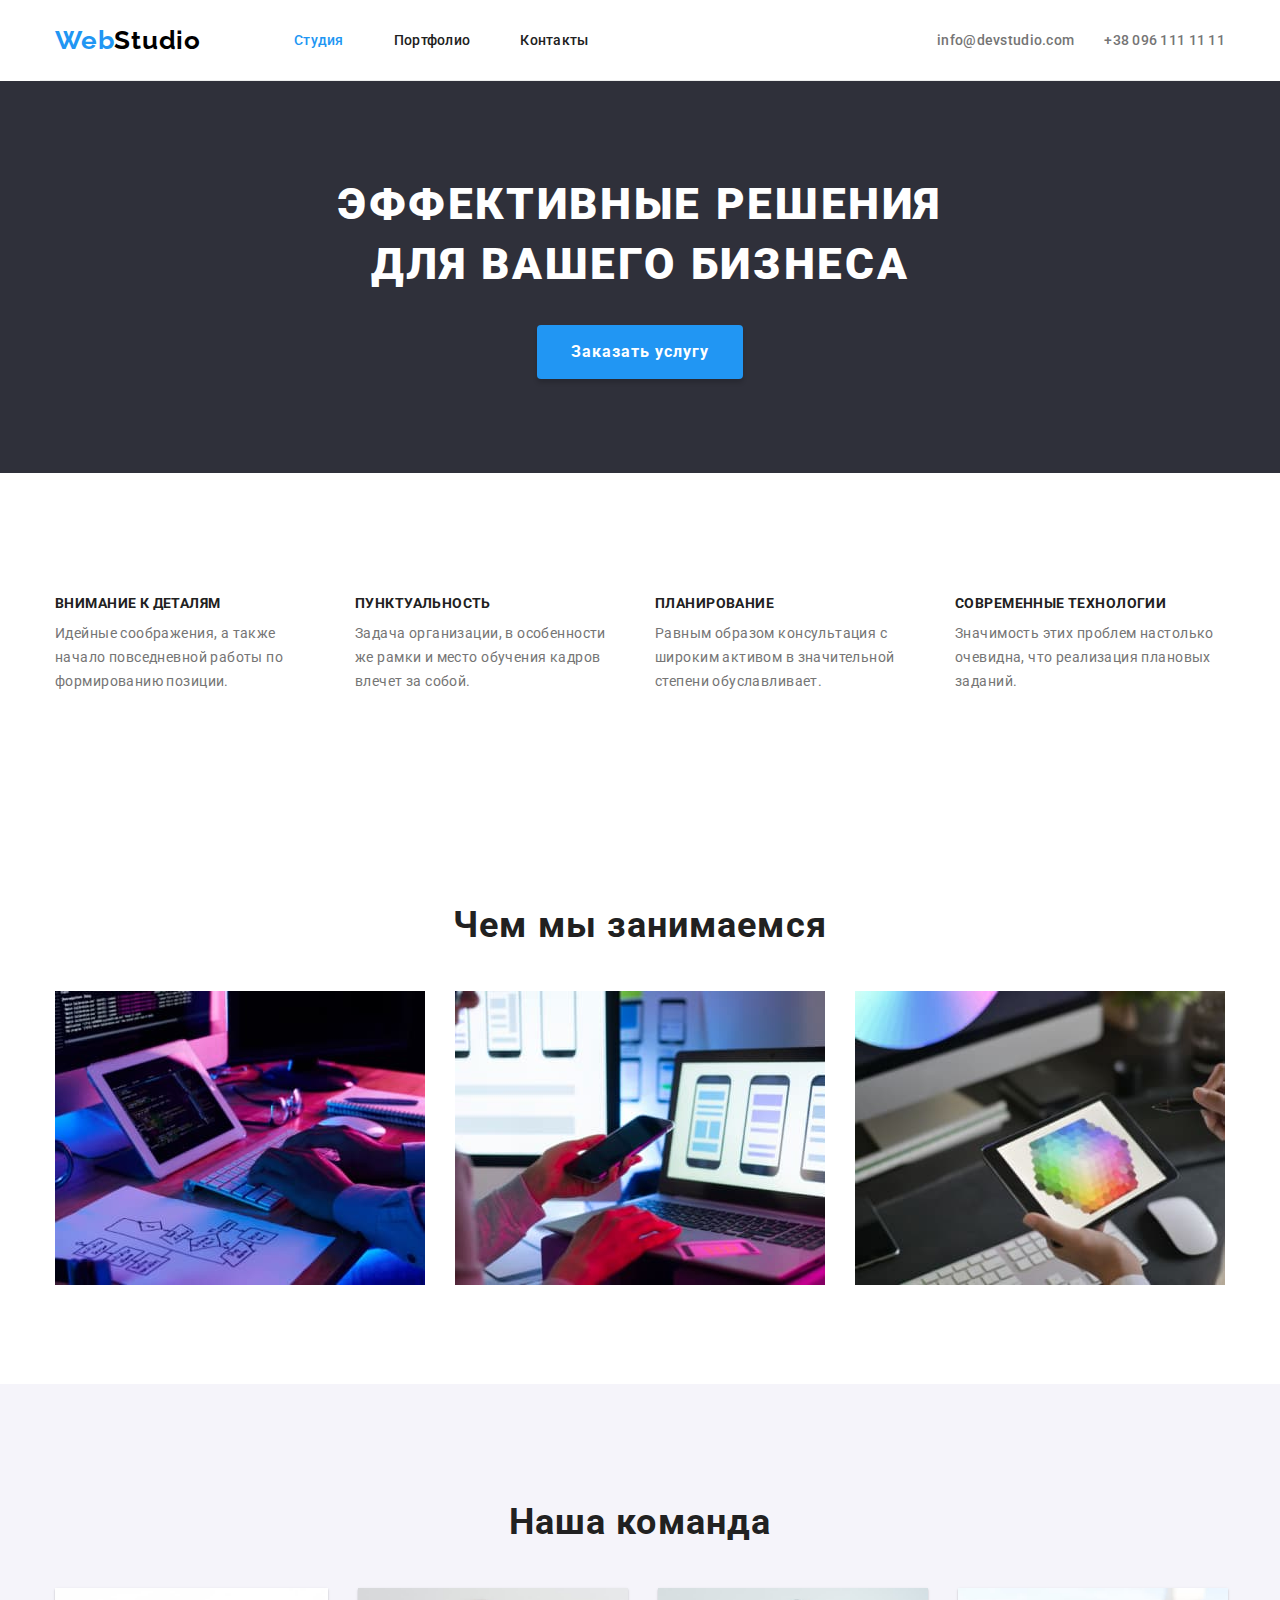
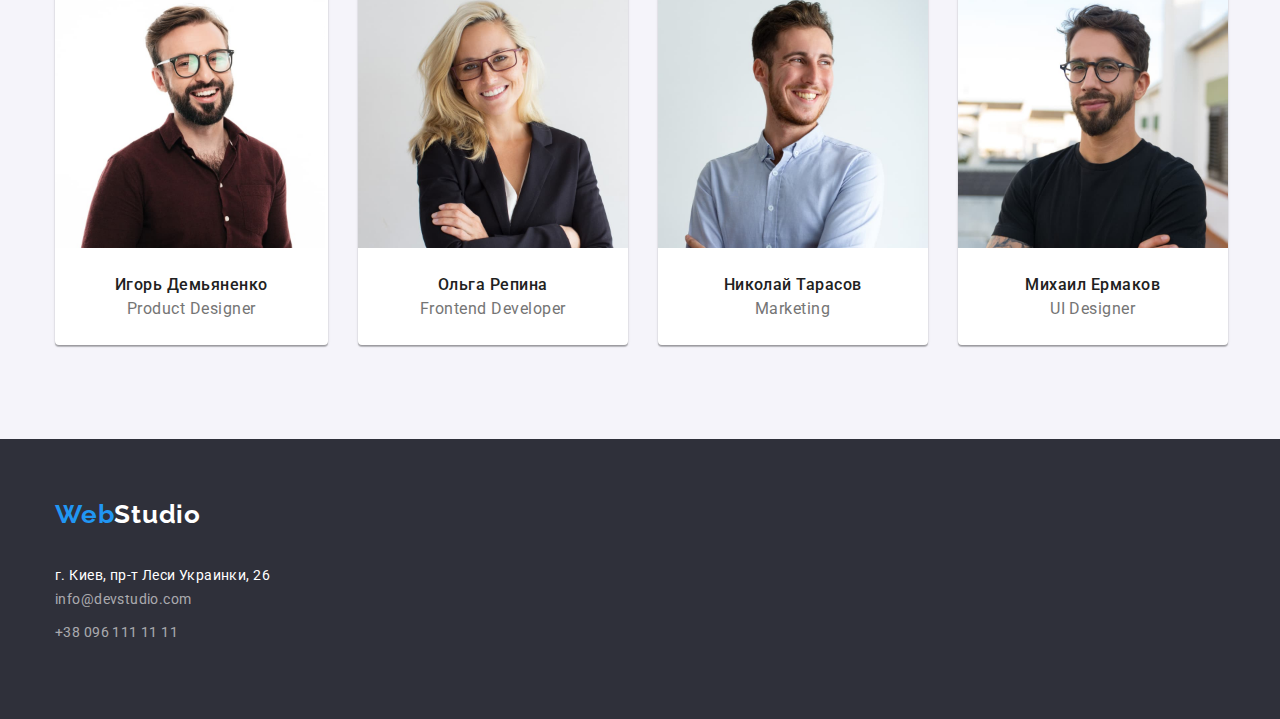
==== commit 2ef16f27: "Внёс правки, но но все :(" ====
--- a/index.html
+++ b/index.html
@@ -19,20 +19,20 @@
   </head>
   <body>
     <!-- Шапка -->
-    <header>
+    <header class="header">
       <div class="container">
         <nav class="nav-box">
           <a href="index.html" class="logo"
             ><span class="logo blue">Web</span>Studio</a
           >
           <ul class="header-link">
-            <li class="item links">
+            <li class="itemlinks">
               <a href="" class="link active">Студия</a>
             </li>
-            <li class="item links">
+            <li class="itemlinks">
               <a href="./portfolio.html" class="link">Портфолио</a>
             </li>
-            <li class="item links"><a href="" class="link">Контакты</a></li>
+            <li class="itemlinks"><a href="" class="link">Контакты</a></li>
           </ul>
         </nav>
         <ul class="adress">
@@ -41,7 +41,7 @@
               >info@devstudio.com</a
             >
           </li>
-          <li>
+          <li class="item adress">
             <a href="callto:+380961111111" class="mail-phone"
               >+38 096 111 11 11</a
             >
@@ -52,7 +52,7 @@
     <!-- Уникальный контент -->
     <main>
       <!-- Главный текст -->
-      <section class="hero">
+      <section class="section hero">
         <div class="hero-box">
           <h1 lang="ru" class="hero-title">
             Эффективные решения для вашего бизнеса
@@ -61,32 +61,32 @@
         </div>
       </section>
       <!-- Чем мы занимаемся -->
-      <section class="benefits-section">
+      <section class="section benefits-section">
         <div class="benefits-box">
           <h2 lang="ru" class="benefits-title">Преимущества</h2>
           <ul class="benefits-list">
-            <li class="item">
+            <li class="benefits item">
               <h3 class="benefits-header">Внимание к деталям</h3>
               <p class="benefits-paragraph">
                 Идейные соображения, а также начало повседневной работы по
                 формированию позиции.
               </p>
             </li>
-            <li class="item">
+            <li class="benefits item">
               <h3 class="benefits-header">Пунктуальность</h3>
               <p class="benefits-paragraph">
                 Задача организации, в особенности же рамки и место обучения
                 кадров влечет за собой.
               </p>
             </li>
-            <li class="item">
+            <li class="benefits item">
               <h3 class="benefits-header">Планирование</h3>
               <p class="benefits-paragraph">
                 Равным образом консультация с широким активом в значительной
                 степени обуславливает.
               </p>
             </li>
-            <li class="item">
+            <li class="benefits item">
               <h3 class="benefits-header">Современные технологии</h3>
               <p class="benefits-paragraph">
                 Значимость этих проблем настолько очевидна, что реализация
@@ -96,7 +96,7 @@
           </ul>
         </div>
       </section>
-      <section>
+      <section class="section">
         <div class="picture-box">
           <h2 class="scndheader">Чем мы занимаемся</h2>
           <ul class="work-list">
@@ -128,45 +128,57 @@
         </div>
       </section>
       <!-- Наша команда -->
-      <section class="team-section">
+      <section class="section team-section">
         <div class="team-box">
           <h2 class="scndheader team">Наша команда</h2>
           <ul class="team-list">
-            <li class="item picture">
+            <li class="item picture box">
               <img
                 src="./images/Igor.jpg"
                 alt="На фото представлен дизайнер продукта "
                 width="270"
-              />
-              <h3 class="names">Игорь Демьяненко</h3>
-              <p lang="en" class="position">Product Designer</p>
-            </li>
-            <li class="item picture">
+                class="card-image no-gap"
+              />
+              <div class="team-border">
+                <h3 class="names">Игорь Демьяненко</h3>
+                <p lang="en" class="position">Product Designer</p>
+              </div>
+            </li>
+            <li class="item picture box">
               <img
                 src="./images/Olga.jpg"
                 alt="На фото представлен фронт-энд разработчик"
                 width="270"
-              />
-              <h3 class="names">Ольга Репина</h3>
-              <p lang="en" class="position">Frontend Developer</p>
-            </li>
-            <li class="item picture">
+                class="card-image no-gap"
+              />
+              <div class="team-border">
+                <h3 class="names">Ольга Репина</h3>
+                <p lang="en" class="position">Frontend Developer</p>
+              </div>
+            </li>
+            <li class="item picture box">
               <img
                 src="./images/Nikolay.jpg"
                 alt="На фото представлен маркетолог"
                 width="270"
-              />
-              <h3 class="names">Николай Тарасов</h3>
-              <p lang="en" class="position">Marketing</p>
-            </li>
-            <li class="item picture">
+                class="card-image no-gap"
+              />
+              <div class="team-border">
+                <h3 class="names">Николай Тарасов</h3>
+                <p lang="en" class="position">Marketing</p>
+              </div>
+            </li>
+            <li class="item picture box">
               <img
                 src="./images/Michail.jpg"
                 alt="На фото представлен разрабочик пользовательского интерфейса"
                 width="270"
-              />
-              <h3 class="names">Михаил Ермаков</h3>
-              <p lang="en" class="position">UI Designer</p>
+                class="card-image no-gap"
+              />
+              <div class="team-border">
+                <h3 class="names">Михаил Ермаков</h3>
+                <p lang="en" class="position">UI Designer</p>
+              </div>
             </li>
           </ul>
         </div>
--- a/css/style.css
+++ b/css/style.css
@@ -25,12 +25,13 @@
   color: var(--logo-color-black);
   text-decoration: none;
 
-  margin-top: 24px;
-  margin-bottom: 25px; 
+  margin-right: 93px;
+  
 }
 
 .blue {
   color: var(--color-blue);
+  margin-right: 0;
 }
 
 .white {
@@ -48,13 +49,17 @@
 
 /* !!!Хедер!!! */
 
+.header 
+
 .container {
 display: flex;
-justify-content:space-around;
+
 
 width: 1200px;
 margin: 0 auto;
 padding: 0px 15px;
+
+border-bottom: 1px solid #ECECEC;
 }
 
 /* Навигация по сайту */
@@ -67,16 +72,21 @@
   list-style: none;
   margin-top: 0;
   margin-bottom: 0;
-  margin-left: 93px;
-  margin-right: 331px;
+
   padding-left: 0;
 
   display: flex;
 }
 
-.item.links:not(:lastchild) {
+
+.item.links {
+    padding: 32px 0px;
+}
+
+.itemlinks:not(:last-child){
   margin-right: 50px;
 }
+
 
 .nav-box {
   display: flex;
@@ -113,15 +123,15 @@
   margin-bottom: 0;
 
   display: flex;
-  align-items: center;
-}
-
-.item.adress:not(:first-child) {
-  margin-left: 50px;
-}
-.item.adress{
-  margin-right: 0px;
-  margin-bottom: ;
+  margin-left: auto;
+}
+
+.item.adress {
+  padding: 32px 0px;
+}
+
+.item.adress:not(:lastchild){
+  margin-right: 50px;
 }
 
  .mail-phone{
@@ -138,6 +148,10 @@
 
 /* !!!Mейн!!! */
 
+.section {
+  padding: 94px 0px;
+}
+
 /* Секция герой */
 
 /* Фон */
@@ -147,14 +161,11 @@
 
 /* Коробка */
 .hero-box {
-
-  display: flex;
   width: 1200px;
-  margin: 0 auto;
+  margin-right: auto;
+  margin-left: auto;
   padding: 0px 15px;
-  justify-content: center;
-  align-items: center;
-  flex-wrap: wrap;
+  text-align: center;
 }
 
 /* Заголовок */
@@ -164,13 +175,13 @@
 line-height: 1.363;
 color: var(--color-hero-header);
 
-text-align: center;
 letter-spacing: 0.06em;
 text-transform: uppercase;
 
-margin-top: 200px;
-margin-left: 252px;
-margin-right: 252px;
+margin-top: 0;
+margin-bottom: 30px;
+margin-left: auto;
+margin-right: auto;
 width: 696px;
 }
 
@@ -186,10 +197,11 @@
   line-height: 1.875;
   border: 2px solid transparent;
 
+  display: inline-block;
   padding: 10px 32px 10px 32px;
   text-align: center;
   letter-spacing: 0.06em;
-  margin-bottom: 200px;
+
 
   cursor: pointer;
 }
@@ -197,10 +209,14 @@
 /* Секция преимущества */
 .benefits-list {
 display: flex;
-margin-top: 0;
-margin-bottom: 0;
-padding-right: 0;
-padding-left: 0;
+}
+
+.benefits.item {
+  max-width: 270px;
+}
+
+.benefits.item:not(:last-child){
+  margin-right: 30px;
 }
 
 .benefits-box {
@@ -215,6 +231,8 @@
 .item:not(:last-child){
   margin-right: 30px;
 }
+
+
 
 /* Заголовок */
 .benefits-title {
@@ -250,9 +268,7 @@
 
 /* Секция - чем мы занимаемся */
 .picture-box {
-  display: flex;
-  flex-wrap: wrap;
-  justify-content: center;
+
 
 
   width: 1200px;
@@ -265,12 +281,16 @@
   padding-left: 0;
 }
 
-.item.picture {
-margin-bottom: 94px;
-}
 
 .item.picture:not(:lastchild) {
   margin-right: 30px;
+}
+
+.item.picture.box {
+  background: #FFFFFF;
+  box-shadow: 0px 1px 3px rgba(0, 0, 0, 0.12), 0px 1px 1px rgba(0, 0, 0, 0.14), 0px 2px 1px rgba(0, 0, 0, 0.2);
+  border-radius: 0px 0px 4px 4px;
+  white-space: nowrap;
 }
 
 /* Заголовок  */
@@ -282,11 +302,15 @@
 letter-spacing: 0.03em;
 color: var(--any-header-color-);
 
-margin-top: 94px;
 margin-bottom: 50px;
 }
 
 /* Секция - команда */
+
+.team-border {
+padding: 30px 60px;
+}
+
 .team-section {
 background-color: var(--team-section-color);
 }
@@ -295,10 +319,6 @@
 width: 1200px;
 margin: 0 auto;
 padding: 0px 15px;
-
-display: flex;
-flex-wrap: wrap;
-justify-content: center;
 }
 
 .team-list {
@@ -307,7 +327,6 @@
 
 /* Заголовок */
 .scndheader.team {
-  margin-top: 94px;
   margin-bottom: 50px;
 }
 
@@ -319,9 +338,10 @@
 letter-spacing: 0.03em;
 color: var(--any-header-color-);
 
-margin-top: 30px;
+margin-top: 0;
 margin-bottom: 10px;
 text-align: center;
+
 }
 
 /* Должность */
@@ -347,11 +367,15 @@
 /* Фон */
 .basement {
   background-color: var(--hero-background-color);
+  padding: 60px 0px;
 }
 
 .logo.basement {
   display: inline-block;
-  margin-top: 60px;
+  padding-bottom: 0;
+  padding-top: 0;
+  margin-bottom: 20px;
+  
 }
 
 .footer-adress {
@@ -364,7 +388,6 @@
 
 display: inline-block;
 padding-left: 0;
-margin-bottom: 60px;
 }
 
 .footer-mail-phone {
@@ -389,7 +412,6 @@
 text-decoration: none;
 
 display:inline-block;
-margin-bottom: 9px;
 }
 
 .location:hover, 
@@ -437,14 +459,11 @@
 
 /* Всё что связано с кнопками */
 .portfolio-button-list {
-  margin-top: 59.5px;
   margin-bottom: 50px;
 }
 
 /* Сама кнопка */
 .portfolio-button {
-min-width: 128px;
-height: 38px;
 padding: 6px 22px;
 
 background: var(--portfolio-button-color);
@@ -488,8 +507,11 @@
 
 /* Примеры работ */
 .portfolio-item{
-  margin-right: 30px;
+  margin-right: 30px; 
   margin-bottom: 30px;
+  width: calc(100% - 90)/3;
+
+  border: 2px ;
 }
 
 .portfolio-item:nth-child(3n){
@@ -498,6 +520,8 @@
 
 .portfolio-list.exemple {
 flex-wrap: wrap;
+margin-right: -30px;
+margin-bottom: -30px;
 }
 
 .exemple-header {
@@ -508,8 +532,8 @@
 color: var(--any-header-color-);
 
 min-width: 322px;
-padding: 20px 24px 0px 24px;
-margin-bottom: 0;
+margin-bottom: 4px;
+margin-top: 0;
 }
 
 .portfolio-paragraph {
@@ -519,7 +543,18 @@
 color: var(--color-paragrapgh);
 
 min-width: 322px;
-padding: 0px 24px 20px 24px;
-margin-top: 4px;
-
+margin-top: 0px;
+
+}
+
+.card-border {
+  border-left: 2px solid #EEEEEE;
+  border-right: 2px solid #EEEEEE;
+  border-bottom: 2px solid #EEEEEE;
+
+  padding: 20px 24px;
+}
+
+.card-image.no-gap {
+  display: block;
 }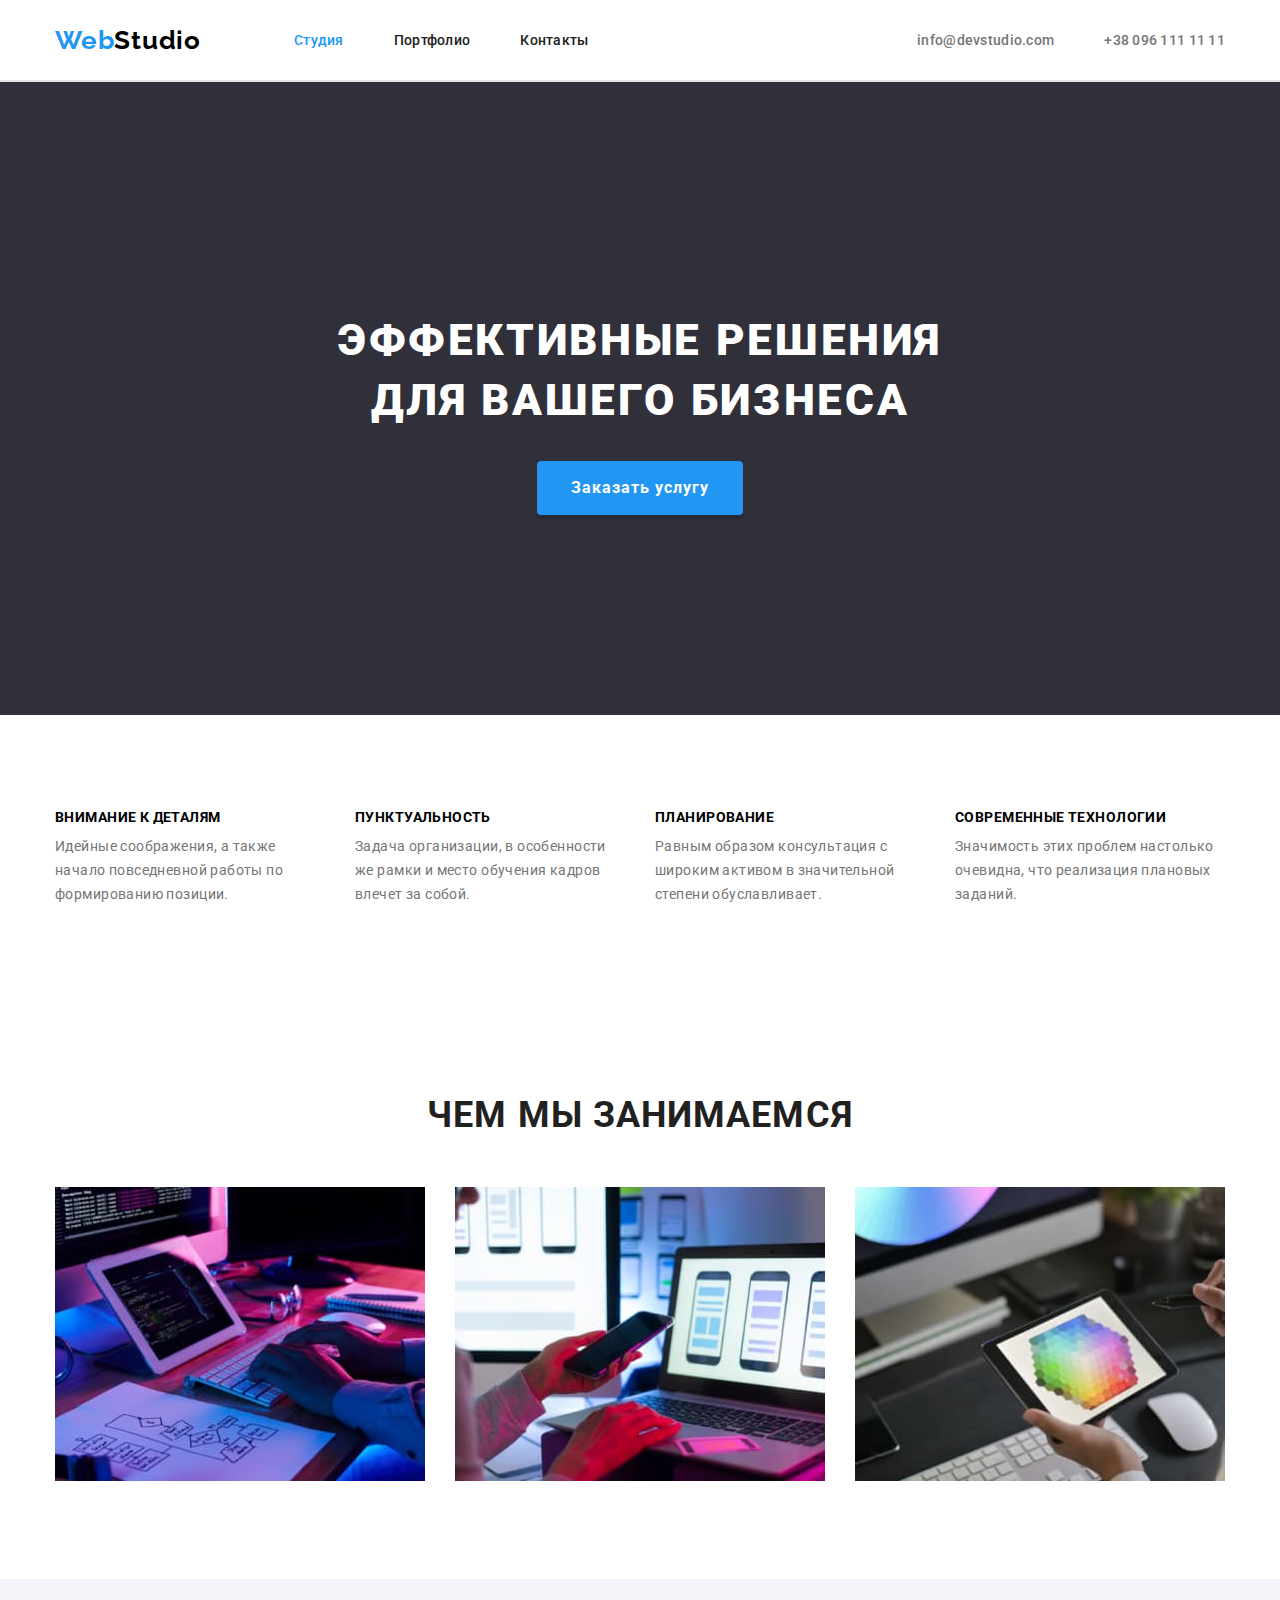
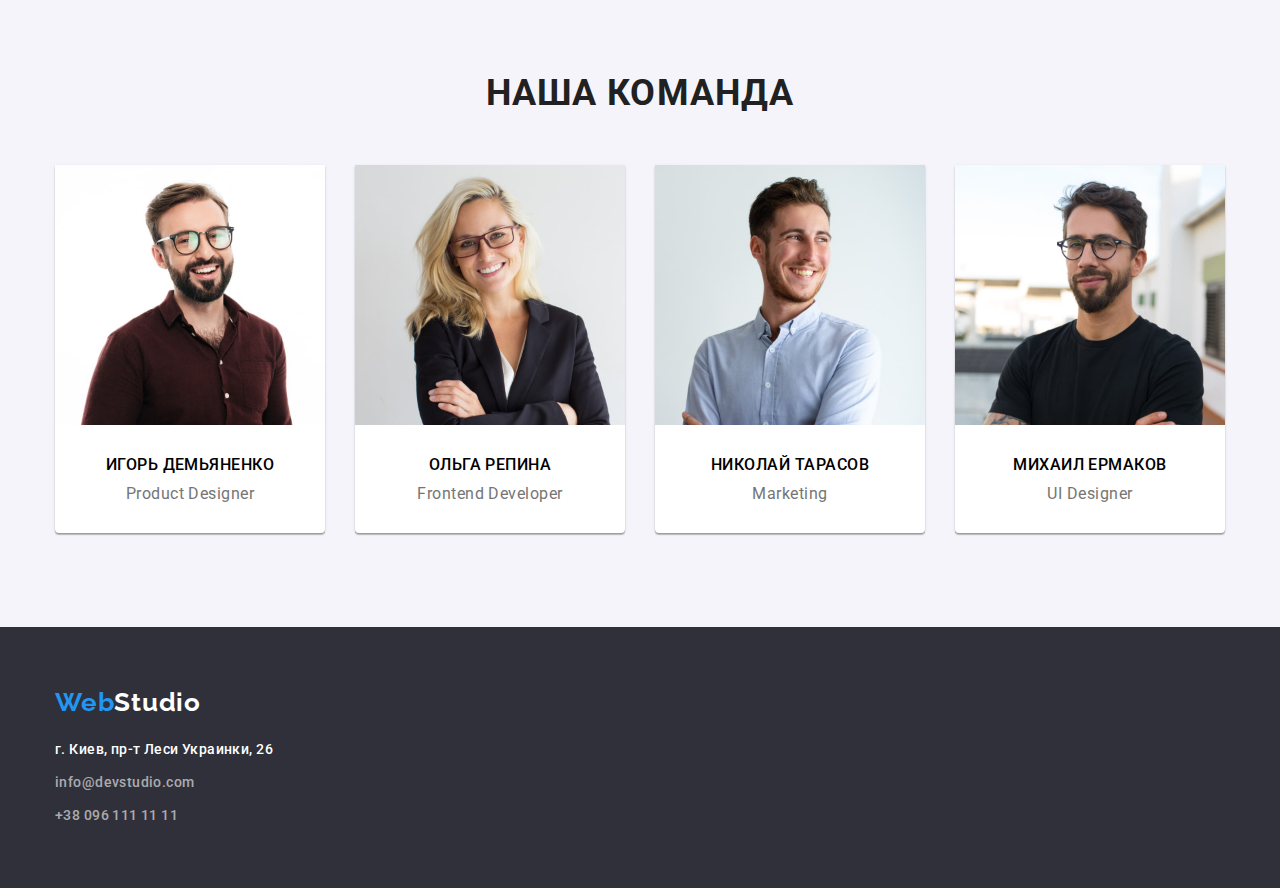
==== commit c0783291: "Внёс правки" ====
--- a/index.html
+++ b/index.html
@@ -1,94 +1,86 @@
 <!DOCTYPE html>
-<html lang="ru">
+<html lang="en">
   <head>
     <meta charset="UTF-8" />
     <meta http-equiv="X-UA-Compatible" content="IE=edge" />
     <meta name="viewport" content="width=device-width, initial-scale=1.0" />
-    <title>WebStudio</title>
     <link
       rel="stylesheet"
       href="https://cdnjs.cloudflare.com/ajax/libs/modern-normalize/1.0.0/modern-normalize.min.css"
     />
+    <link rel="stylesheet" href="./css/style.css" />
     <link rel="preconnect" href="https://fonts.googleapis.com" />
     <link rel="preconnect" href="https://fonts.gstatic.com" crossorigin />
     <link
       href="https://fonts.googleapis.com/css2?family=Raleway:wght@700&family=Roboto:wght@400;500;700;900&display=swap"
       rel="stylesheet"
     />
-    <link rel="stylesheet" href="./css/style.css" />
+    <title>Website</title>
   </head>
   <body>
-    <!-- Шапка -->
     <header class="header">
-      <div class="container">
+      <div class="head container main-nav">
+        <a href="./index.html" class="logo"
+          ><span class="logo blue">Web</span>Studio</a
+        >
         <nav class="nav-box">
-          <a href="index.html" class="logo"
-            ><span class="logo blue">Web</span>Studio</a
-          >
-          <ul class="header-link">
-            <li class="itemlinks">
-              <a href="" class="link active">Студия</a>
-            </li>
-            <li class="itemlinks">
+          <ul class="nav-links">
+            <li class="item">
+              <a href="./index.html" class="link active">Студия</a>
+            </li>
+            <li class="item">
               <a href="./portfolio.html" class="link">Портфолио</a>
             </li>
-            <li class="itemlinks"><a href="" class="link">Контакты</a></li>
+            <li class="item"><a href="" class="link">Контакты</a></li>
           </ul>
         </nav>
-        <ul class="adress">
+        <ul class="adress links">
           <li class="item adress">
-            <a href="mailto:info@devstudio.com" class="mail-phone"
+            <a href="mailto:info@devstudio.com" class="adress"
               >info@devstudio.com</a
             >
           </li>
           <li class="item adress">
-            <a href="callto:+380961111111" class="mail-phone"
-              >+38 096 111 11 11</a
-            >
+            <a href="tel:+380961111111" class="adress">+38 096 111 11 11</a>
           </li>
         </ul>
       </div>
     </header>
-    <!-- Уникальный контент -->
     <main>
-      <!-- Главный текст -->
-      <section class="section hero">
-        <div class="hero-box">
-          <h1 lang="ru" class="hero-title">
-            Эффективные решения для вашего бизнеса
-          </h1>
+      <section class="hero-section">
+        <div class="container hero">
+          <h1 class="hero-title">Эффективные решения для вашего бизнеса</h1>
           <button type="button" class="button">Заказать услугу</button>
         </div>
       </section>
-      <!-- Чем мы занимаемся -->
-      <section class="section benefits-section">
-        <div class="benefits-box">
-          <h2 lang="ru" class="benefits-title">Преимущества</h2>
-          <ul class="benefits-list">
-            <li class="benefits item">
-              <h3 class="benefits-header">Внимание к деталям</h3>
-              <p class="benefits-paragraph">
+      <section>
+        <div class="container">
+          <ul class="benefits list">
+            <h2 class="hide">Преимущества</h2>
+            <li>
+              <h3 class="title">Внимание к деталям</h3>
+              <p class="paragraph">
                 Идейные соображения, а также начало повседневной работы по
                 формированию позиции.
               </p>
             </li>
-            <li class="benefits item">
-              <h3 class="benefits-header">Пунктуальность</h3>
-              <p class="benefits-paragraph">
+            <li>
+              <h3 class="title">Пунктуальность</h3>
+              <p class="paragraph">
                 Задача организации, в особенности же рамки и место обучения
                 кадров влечет за собой.
               </p>
             </li>
-            <li class="benefits item">
-              <h3 class="benefits-header">Планирование</h3>
-              <p class="benefits-paragraph">
+            <li>
+              <h3 class="title">Планирование</h3>
+              <p class="paragraph">
                 Равным образом консультация с широким активом в значительной
                 степени обуславливает.
               </p>
             </li>
-            <li class="benefits item">
-              <h3 class="benefits-header">Современные технологии</h3>
-              <p class="benefits-paragraph">
+            <li>
+              <h3 class="title">Современные технологии</h3>
+              <p class="paragraph">
                 Значимость этих проблем настолько очевидна, что реализация
                 плановых заданий.
               </p>
@@ -96,115 +88,116 @@
           </ul>
         </div>
       </section>
-      <section class="section">
-        <div class="picture-box">
-          <h2 class="scndheader">Чем мы занимаемся</h2>
-          <ul class="work-list">
-            <li class="item picture">
-              <img
-                src="./images/img1.jpg"
-                alt="Человек набирает код на
-            клавиатуре"
-                width="370"
-              />
-            </li>
-            <li class="item picture">
+      <section class="">
+        <div class="container">
+          <h2 class="title second">Чем мы занимаемся</h2>
+          <ul class="list services">
+            <li>
+              <img src="./images/img1.jpg" alt="Человек кодит" width="370px" />
+            </li>
+            <li>
               <img
                 src="./images/img2.jpg"
-                alt="Дизайнер рисует макет
-            телефона, который она держит в руке"
-                width="370"
+                alt="Человек за телефоном"
+                width="370px"
               />
             </li>
-            <li class="item picture">
+            <li>
               <img
                 src="./images/img3.jpg"
-                alt="Человек работает в графическом
-            редакторе на планшете"
-                width="370"
+                alt="Человек с графическим планшетом"
+                width="370px"
               />
             </li>
           </ul>
         </div>
       </section>
-      <!-- Наша команда -->
-      <section class="section team-section">
-        <div class="team-box">
-          <h2 class="scndheader team">Наша команда</h2>
-          <ul class="team-list">
-            <li class="item picture box">
-              <img
-                src="./images/Igor.jpg"
-                alt="На фото представлен дизайнер продукта "
-                width="270"
-                class="card-image no-gap"
-              />
-              <div class="team-border">
-                <h3 class="names">Игорь Демьяненко</h3>
-                <p lang="en" class="position">Product Designer</p>
-              </div>
-            </li>
-            <li class="item picture box">
-              <img
-                src="./images/Olga.jpg"
-                alt="На фото представлен фронт-энд разработчик"
-                width="270"
-                class="card-image no-gap"
-              />
-              <div class="team-border">
-                <h3 class="names">Ольга Репина</h3>
-                <p lang="en" class="position">Frontend Developer</p>
-              </div>
-            </li>
-            <li class="item picture box">
-              <img
-                src="./images/Nikolay.jpg"
-                alt="На фото представлен маркетолог"
-                width="270"
-                class="card-image no-gap"
-              />
-              <div class="team-border">
-                <h3 class="names">Николай Тарасов</h3>
-                <p lang="en" class="position">Marketing</p>
-              </div>
-            </li>
-            <li class="item picture box">
-              <img
-                src="./images/Michail.jpg"
-                alt="На фото представлен разрабочик пользовательского интерфейса"
-                width="270"
-                class="card-image no-gap"
-              />
-              <div class="team-border">
-                <h3 class="names">Михаил Ермаков</h3>
-                <p lang="en" class="position">UI Designer</p>
+      <section class="section team">
+        <div class="container">
+          <h2 class="title second">Наша команда</h2>
+          <ul class="list team">
+            <li>
+              <div class="border-box">
+                <img
+                  src="./images/Igor.jpg"
+                  alt="Дизайнер продукта"
+                  width="270px"
+                  class="no-gap"
+                />
+                <div class="padding-text">
+                  <h3 class="title team">Игорь Демьяненко</h3>
+                  <p class="paragraph team">Product Designer</p>
+                </div>
+              </div>
+            </li>
+            <li>
+              <div class="border-box">
+                <img
+                  src="./images/Olga.jpg"
+                  alt="Фронт-энд разработчик"
+                  width="270px"
+                  class="no-gap"
+                />
+                <div class="padding-text">
+                  <h3 class="title team">Ольга Репина</h3>
+                  <p class="paragraph team">Frontend Developer</p>
+                </div>
+              </div>
+            </li>
+            <li>
+              <div class="border-box">
+                <img
+                  src="./images/Nikolay.jpg"
+                  alt="Маркетолог"
+                  width="270px"
+                  class="no-gap"
+                />
+                <div class="padding-text">
+                  <h3 class="title team">Николай Тарасов</h3>
+                  <p class="paragraph team">Marketing</p>
+                </div>
+              </div>
+            </li>
+            <li>
+              <div class="border-box">
+                <img
+                  src="./images/Michail.jpg"
+                  alt="Дезайнер пользовательского
+          интерфейса"
+                  width="270px"
+                  class="no-gap"
+                />
+                <div class="padding-text">
+                  <h3 class="title team">Михаил Ермаков</h3>
+                  <p class="paragraph team">UI Designer</p>
+                </div>
               </div>
             </li>
           </ul>
         </div>
       </section>
     </main>
-    <!-- Футер -->
     <footer class="basement">
-      <div class="basement-box">
-        <a href="index.html" class="logo basement">
-          <span class="logo blue">Web</span
-          ><span class="logo white">Studio</span></a
+      <div class="container footer">
+        <a href="./index.html" class="logo footer"
+          ><span class="logo blue">Web</span>Studio</a
         >
         <address>
-          <ul class="footer-adress">
-            <li>
-              <a href="https://goo.gl/maps/u381TuipqdCtVo7J7" class="location"
+          <ul class="list adress">
+            <li>
+              <a
+                href="https://goo.gl/maps/HgZWyRMmZcGWvaLQ7"
+                class="footer-adress"
                 >г. Киев, пр-т Леси Украинки, 26</a
               >
             </li>
-            <li class="footer-link">
-              <a href="mailto:info@devstudio.com" class="footer-mail-phone"
+            <li>
+              <a href="mailto:info@devstudio.com" class="footer links"
                 >info@devstudio.com</a
               >
             </li>
-            <li class="footer-link">
-              <a href="callto:+380961111111" class="footer-mail-phone"
+            <li>
+              <a href="tel:+380961111111" class="footer links"
                 >+38 096 111 11 11</a
               >
             </li>
--- a/css/style.css
+++ b/css/style.css
@@ -1,560 +1,407 @@
 :root {
-  --logo-color-black: #000000;
-  --color-blue: #2196f3;
-  --color-hero-header: #ffffff;
-  --any-header-color-: #212121;
-  --color-paragrapgh: #757575;
-  --hero-background-color: #2F303A;
-  --team-section-color: #F5F4FA; 
-
-  --portfolio-button-color: #F5F4FA; 
+  --hero-background: #2f303a;
+  --main-text-color: #757575;
+  --h2-color: #212121;
+  --team-section-color: #f5f4fa;
+  --blue: #2196f3;
+  --black: #000000;
+  --hero-title-color: #ffffff;
+  --basement: #2f303a;
+  --portfolio-border-color: #eeeeee;
 }
 
 body {
   font-family: "roboto", sans-serif;
-  color: var(--color-paragrapgh);
-}
-
-/* Лого */
+  color: var(--main-text-color);
+  font-style: normal;
+}
+
+ul {
+  list-style: none;
+  margin: 0;
+  padding: 0;
+}
+
+a {
+  text-decoration: none;
+}
+
+/* Кнопка  */
+
+.button {
+  cursor: pointer;
+  display: inline-block;
+  color: var(--hero-title-color);
+  font-weight: 700;
+  font-size: 16px;
+  line-height: 1.875;
+  letter-spacing: 0.06em;
+
+  background: #2196f3;
+  box-shadow: 0px 4px 4px rgba(0, 0, 0, 0.15);
+  border-radius: 4px;
+  padding: 10px 32px;
+  border: 2px solid transparent;
+}
+
+/* Контейнер */
+.container {
+  width: 1200px;
+  margin-left: auto;
+  margin-right: auto;
+  padding: 94px 15px;
+}
+
+/* Хедер */
+.header {
+  border-bottom: 2px solid #e5e5e5;
+}
+
 .logo {
   font-family: "Raleway";
   font-weight: 700;
   font-size: 26px;
   line-height: 1.192;
   letter-spacing: 0.03em;
-  color: var(--logo-color-black);
-  text-decoration: none;
-
-  margin-right: 93px;
-  
-}
-
-.blue {
-  color: var(--color-blue);
-  margin-right: 0;
-}
-
-.white {
-  color: var(--color-hero-header);
-}
-
-/* Списки */
-.team-list, .work-list, .benefits-list {
-  list-style: none;
+
+  color: var(--black);
+}
+
+.logo.blue {
+  color: var(--blue);
+}
+
+.link {
+  display: inline-block;
+  padding: 32px 0px;
+  font-weight: 500;
+  font-size: 14px;
+  line-height: 1.142;
+  letter-spacing: 0.02em;
+
+  color: var(--h2-color);
+}
+
+.link:hover,
+.link:focus {
+  color: var(--blue);
+}
+
+.link.active {
+  color: var(--blue);
+}
+
+.adress {
+  font-weight: 500;
+  font-size: 14px;
+  line-height: 1.142;
+  letter-spacing: 0.02em;
+
+  color: var(--main-text-color);
+}
+
+.adress:hover,
+.adress:focus {
+  color: var(--blue);
+}
+
+.head.container {
+  padding: 0px 15px;
+}
+
+.nav-box {
+  display: flex;
+}
+
+.nav-links {
+  display: flex;
   margin-top: 0;
   margin-bottom: 0;
   padding-left: 0;
-}
-
-
-/* !!!Хедер!!! */
-
-.header 
-
-.container {
-display: flex;
-
-
-width: 1200px;
-margin: 0 auto;
-padding: 0px 15px;
-
-border-bottom: 1px solid #ECECEC;
-}
-
-/* Навигация по сайту */
-.header-link {
+  margin-left: 93px;
+}
+
+.adress.links {
+  display: flex;
+
+  margin-left: auto;
+  margin-top: 0;
+  margin-bottom: 0;
+  padding-left: 0;
+}
+
+.head.container.main-nav {
+  display: flex;
+  align-items: center;
+}
+
+.item:not(:first-child) {
+  margin-left: 50px;
+}
+
+.item.adress + .item.adress {
+  margin-left: 50px;
+}
+
+/* Герой */
+.container.hero {
+  padding: 200px 15px;
+}
+
+.hero-section {
+  background-color: var(--hero-background);
+  text-align: center;
+}
+
+.hero-title {
+  color: var(--hero-title-color);
+  width: 696px;
+  font-weight: 900;
+  font-size: 44px;
+  line-height: 1.363;
+
+  margin-left: auto;
+  margin-right: auto;
+  letter-spacing: 0.06em;
+  text-transform: uppercase;
+}
+
+/* Преимущества */
+
+.title {
+  font-weight: 700;
+  font-size: 14px;
+  line-height: 1.142;
+  letter-spacing: 0.03em;
+  text-transform: uppercase;
+
+  color: var(--black);
+
+  margin-top: 0;
+  margin-bottom: 10px;
+}
+
+.paragraph {
+  font-size: 14px;
+  line-height: 1.714;
+  letter-spacing: 0.03em;
+
+  color: var(--main-text-color);
+
+  margin-top: 0;
+  margin-bottom: 0;
+  min-width: 270px;
+}
+
+.benefits.list li:not(:last-child) {
+  margin-right: 30px;
+  margin-left: 0;
+}
+
+.hide {
+  display: none;
+}
+
+.benefits.list {
+  display: flex;
+}
+
+/* Чем мы занимаемся */
+
+.title.second {
+  font-weight: 700;
+  font-size: 36px;
+  line-height: 1.166;
+  letter-spacing: 0.03em;
+  text-align: center;
+
+  color: var(--h2-color);
+
+  margin-bottom: 50px;
+}
+
+.list.services {
+  display: flex;
+}
+
+.list.services li:not(:last-child),
+.list.team li:not(:last-child) {
+  margin-right: 30px;
+}
+
+/* Наша команда */
+
+.list.team {
+  display: flex;
+}
+
+.section.team {
+  background-color: var(--team-section-color);
+}
+
+.title.team {
   font-weight: 500;
-  font-size: 14px;
-  line-height: 1.142;
-  letter-spacing: 0.02em;
-
-  list-style: none;
+  font-size: 16px;
+  line-height: 1.187;
+  text-align: center;
+  white-space: nowrap;
+}
+
+.paragraph.team {
+  font-size: 16px;
+  line-height: 1.187;
+  text-align: center;
+  white-space: nowrap;
+}
+
+.no-gap {
+  display: block;
+}
+
+.border-box {
+  background: var(--hero-title-color);
+  box-shadow: 0px 1px 3px rgba(0, 0, 0, 0.12), 0px 1px 1px rgba(0, 0, 0, 0.14),
+    0px 2px 1px rgba(0, 0, 0, 0.2);
+  border-radius: 0px 0px 4px 4px;
+}
+
+.padding-text {
+  padding: 30px 00px;
+}
+
+/* Футер */
+
+.basement {
+  background-color: var(--basement);
+}
+
+.container.footer {
+  padding: 60px 15px;
+}
+
+.logo.footer {
+  color: var(--hero-title-color);
+  margin-bottom: 20px;
+
+  display: block;
+}
+
+.list.adress li:not(:last-child) {
+  margin-bottom: 9px;
+}
+
+.footer.links {
+  font-style: normal;
+  font-size: 14px;
+  line-height: 1.714;
+  letter-spacing: 0.03em;
+  color: rgba(255, 255, 255, 0.6);
+}
+
+.footer-adress {
+  font-style: normal;
+  font-size: 14px;
+  line-height: 1.714;
+  letter-spacing: 0.03em;
+
+  color: var(--hero-title-color);
+}
+
+.footer-adress:hover,
+.footer.links:hover,
+.footer-adress:focus,
+.footer.links:focus {
+  color: var(--blue);
+}
+
+/* Портфолио  */
+
+.list.portfolio {
+  display: flex;
+  flex-wrap: wrap;
+}
+
+.flex-items {
+  width: calc((100% - 60px) / 3);
+
+  margin-right: 30px;
+  margin-bottom: 30px;
+}
+
+.flex-items:nth-child(3n) {
+  margin-right: 0px;
+}
+
+.flex-items:nth-child(- n + 3) {
+  margin-bottom: 0px;
+}
+
+.portfolio-border {
+  border: 1px solid var(--portfolio-border-color);
+  padding: 20px 24px;
+}
+
+.portfolio-box-shadow:hover,
+.portfolio-box-shadow:focus {
+  border: 1px solid var(--portfolio-border-color);
+  box-shadow: 0px 1px 1px rgba(0, 0, 0, 0.12), 0px 4px 4px rgba(0, 0, 0, 0.06),
+    1px 4px 6px rgba(0, 0, 0, 0.16);
+}
+
+.portfolio-title {
+  margin-top: 0;
+  margin-bottom: 4px;
+  white-space: nowrap;
+
+  font-weight: 700;
+  font-size: 18px;
+  line-height: 2;
+  letter-spacing: 0.06em;
+
+  color: var(--h2-color);
+}
+
+.portfolio-paragraph {
+  white-space: nowrap;
   margin-top: 0;
   margin-bottom: 0;
 
-  padding-left: 0;
-
-  display: flex;
-}
-
-
-.item.links {
-    padding: 32px 0px;
-}
-
-.itemlinks:not(:last-child){
-  margin-right: 50px;
-}
-
-
-.nav-box {
-  display: flex;
-  align-items: center;
-}
-
-.link,
-.link:visited {
-  color: var(--any-header-color-);
-
-  text-decoration: none;
-}
-
-.link:hover,
-.link:focus {
-  color: var(--color-blue);
-}
-
-.link.active {
-  color: var(--color-blue);
-}
-
-/* Adress */
-
-.adress {
-  font-weight: 500;
-  font-size: 14px;
-  line-height: 1.142;
-  letter-spacing: 0.02em;
-  list-style: none;
-
-  padding-left: 0;
-  margin-top: 0;
-  margin-bottom: 0;
-
-  display: flex;
-  margin-left: auto;
-}
-
-.item.adress {
-  padding: 32px 0px;
-}
-
-.item.adress:not(:lastchild){
-  margin-right: 50px;
-}
-
- .mail-phone{
-  display: inline-block;
-  color:   color: var(--color-paragrapgh);
-  text-decoration: none;
-}
-
-
-.mail-phone:hover,
-.mail-phone:focus {
-  color: var(--color-blue);
-}
-
-/* !!!Mейн!!! */
-
-.section {
-  padding: 94px 0px;
-}
-
-/* Секция герой */
-
-/* Фон */
-.hero {
-  background-color: var(--hero-background-color);
-}
-
-/* Коробка */
-.hero-box {
-  width: 1200px;
-  margin-right: auto;
-  margin-left: auto;
-  padding: 0px 15px;
-  text-align: center;
-}
-
-/* Заголовок */
-.hero-title {
-font-weight: 900;
-font-size: 44px;
-line-height: 1.363;
-color: var(--color-hero-header);
-
-letter-spacing: 0.06em;
-text-transform: uppercase;
-
-margin-top: 0;
-margin-bottom: 30px;
-margin-left: auto;
-margin-right: auto;
-width: 696px;
-}
-
-/* Кнопка */
-.button {
-  box-shadow: 0px 4px 4px rgba(0, 0, 0, 0.15);
-  border-radius: 4px;
-
-  background-color: var(--color-blue);
-  color: var(--color-hero-header);
-  font-weight: 700;
   font-size: 16px;
   line-height: 1.875;
-  border: 2px solid transparent;
+  letter-spacing: 0.03em;
+  color: var(--main-text-color);
+}
+
+.portfolio-header {
+  display: none;
+}
+
+.portfolio-btn {
+  font-family: "Roboto";
+  font-weight: 500;
+  font-size: 16px;
+  line-height: 1.625;
+  text-align: center;
+  letter-spacing: 0.03em;
+  color: var(--h2-color);
 
   display: inline-block;
-  padding: 10px 32px 10px 32px;
-  text-align: center;
-  letter-spacing: 0.06em;
-
-
-  cursor: pointer;
-}
-
-/* Секция преимущества */
-.benefits-list {
-display: flex;
-}
-
-.benefits.item {
-  max-width: 270px;
-}
-
-.benefits.item:not(:last-child){
-  margin-right: 30px;
-}
-
-.benefits-box {
-
-  width: 1200px;
-  padding: 0px 15px;
-  margin-left: auto;
-  margin-right: auto;
-
-}
-
-.item:not(:last-child){
-  margin-right: 30px;
-}
-
-
-
-/* Заголовок */
-.benefits-title {
-  color: transparent;
-  margin-top: 0;
-  margin-bottom: 0;
-  
-}
-
-.benefits-header{
-font-weight: 700;
-font-size: 14px;
-line-height: 1.142;
-letter-spacing: 0.03em;
-text-transform: uppercase;
-color: var(--any-header-color-);
-margin-top: 0;
-margin-bottom: 10px;
-}
-
-/* Параграф */
-.benefits-paragraph {
-font-size: 14px;
-line-height: 24px;
-letter-spacing: 0.03em;
-color:var(--color-paragrapgh);
-
-
-margin-top: 0;
-margin-bottom: 0;
-min-width: 270px;
-}
-
-/* Секция - чем мы занимаемся */
-.picture-box {
-
-
-
-  width: 1200px;
-  padding: 0px 15px;
-  margin: 0 auto;
-}
-
-.work-list {
-  display: flex;
-  padding-left: 0;
-}
-
-
-.item.picture:not(:lastchild) {
-  margin-right: 30px;
-}
-
-.item.picture.box {
-  background: #FFFFFF;
-  box-shadow: 0px 1px 3px rgba(0, 0, 0, 0.12), 0px 1px 1px rgba(0, 0, 0, 0.14), 0px 2px 1px rgba(0, 0, 0, 0.2);
-  border-radius: 0px 0px 4px 4px;
-  white-space: nowrap;
-}
-
-/* Заголовок  */
-.scndheader {
-font-weight: 700;
-font-size: 36px;
-line-height: 0.857;
-text-align: center;
-letter-spacing: 0.03em;
-color: var(--any-header-color-);
-
-margin-bottom: 50px;
-}
-
-/* Секция - команда */
-
-.team-border {
-padding: 30px 60px;
-}
-
-.team-section {
-background-color: var(--team-section-color);
-}
-
-.team-box {
-width: 1200px;
-margin: 0 auto;
-padding: 0px 15px;
-}
-
-.team-list {
-  display: flex;
-}
-
-/* Заголовок */
-.scndheader.team {
+  background-color: var(--team-section-color);
+  border-radius: 4px;
+  padding: 6px 22px;
+
+  border: 0;
+}
+
+.portfolio-btn:hover,
+.portfolio-btn:focus {
+  color: var(--hero-title-color);
+  background: var(--blue);
+  box-shadow: 0px 3px 1px rgba(0, 0, 0, 0.1), 0px 1px 2px rgba(0, 0, 0, 0.08),
+    0px 2px 2px rgba(0, 0, 0, 0.12);
+}
+
+.portfolio-btn-list {
   margin-bottom: 50px;
-}
-
-/* Имена */
-.names {
-font-weight: 500;
-font-size: 16px;
-line-height: 0.842;
-letter-spacing: 0.03em;
-color: var(--any-header-color-);
-
-margin-top: 0;
-margin-bottom: 10px;
-text-align: center;
-
-}
-
-/* Должность */
-.position {
-font-size: 16px;
-line-height: 0.842;
-letter-spacing: 0.03em;
-color: var(--color-paragrapgh);
-
-margin-top: 0;
-margin-bottom: 0;
-text-align: center;
-}
-
-/* Футер */
-.basement-box {
-  width: 1200px;
-  padding: 0px 15px;
-  margin-left: auto;
-  margin-right: auto;
-}
-
-/* Фон */
-.basement {
-  background-color: var(--hero-background-color);
-  padding: 60px 0px;
-}
-
-.logo.basement {
-  display: inline-block;
-  padding-bottom: 0;
-  padding-top: 0;
-  margin-bottom: 20px;
-  
-}
-
-.footer-adress {
-font-style: normal;
-font-size: 14px;
-line-height: 1.714;
-letter-spacing: 0.03em;
-list-style: none;
-
-
-display: inline-block;
-padding-left: 0;
-}
-
-.footer-mail-phone {
-  color: rgba(255, 255, 255, 0.6);
-  text-decoration: none;
-}
-
-.footer-mail-phone:not(:last-child){
-  margin-bottom: 9px;
-}
-
-.footer-link:not(:last-child){
-  margin-bottom: 9px;
-}
-
-.location {
-font-style: normal;
-font-size: 14px;
-line-height: 1.714;
-letter-spacing: 0.03em;
-color: var(--color-hero-header);
-text-decoration: none;
-
-display:inline-block;
-}
-
-.location:hover, 
-.location:focus, 
-.footer-mail-phone:hover, 
-.footer-mail-phone:focus {
-color: var(--color-blue);
-}
-
-
-
-
-
-  /* !!!Портфолио!!! */
-
-  /* Бокс */
-  .portfolio-box {
-  width: 1200px;
-  padding: 0px 15px;
-  margin-left: auto;
-  margin-right: auto;
-  }
-
-  /* Список */
- .portfolio-list {
-  list-style: none;
-
-  display: flex;
-  flex-wrap: wrap;
-  justify-content: center;
-  align-items: ;
-  padding-left: 0;
-  margin-bottom: 0;
-  margin-top: 0;
-}
-
-
-/* Заголовок */
-.portfolio-title {
-  margin-top: 0;
-  margin-bottom: 0;
-  text-align: center;
-  color: transparent;
-}
-
-/* Всё что связано с кнопками */
-.portfolio-button-list {
-  margin-bottom: 50px;
-}
-
-/* Сама кнопка */
-.portfolio-button {
-padding: 6px 22px;
-
-background: var(--portfolio-button-color);
-border-radius: 4px;
-
-border: 2px solid transparent;
-
-font-weight: 500;
-font-size: 16px;
-line-height: 1.625;
-
-text-align: center;
-letter-spacing: 0.03em;
-
-color: var(--any-header-color-);
-}
-
-.button-item:not(:last-child){
-  margin-right: 8px;
-}
-
-.portfolio-button.active {
-  background:var(--color-blue);
-
-  box-shadow: 0px 3px 1px rgba(0, 0, 0, 0.1), 0px 1px 2px rgba(0, 0, 0, 0.08), 0px 2px 2px rgba(0, 0, 0, 0.12);
-  border-radius: 4px;
-
-  color: var(--color-hero-header);
-}
-
-.portfolio-button:hover,
-.portfolio-button:focus {
-  background:var(--color-blue);
-
-  box-shadow: 0px 3px 1px rgba(0, 0, 0, 0.1), 0px 1px 2px rgba(0, 0, 0, 0.08), 0px 2px 2px rgba(0, 0, 0, 0.12);
-  border-radius: 4px;
-  border: 2px solid transparent;
-
-  color: var(--color-hero-header);
-}
-
-/* Примеры работ */
-.portfolio-item{
-  margin-right: 30px; 
-  margin-bottom: 30px;
-  width: calc(100% - 90)/3;
-
-  border: 2px ;
-}
-
-.portfolio-item:nth-child(3n){
-  margin-right: 0;
-}
-
-.portfolio-list.exemple {
-flex-wrap: wrap;
-margin-right: -30px;
-margin-bottom: -30px;
-}
-
-.exemple-header {
-font-weight: 700;
-font-size: 18px;
-line-height: 2;
-letter-spacing: 0.06em;
-color: var(--any-header-color-);
-
-min-width: 322px;
-margin-bottom: 4px;
-margin-top: 0;
-}
-
-.portfolio-paragraph {
-font-size: 16px;
-line-height: 1.875;
-letter-spacing: 0.03em;
-color: var(--color-paragrapgh);
-
-min-width: 322px;
-margin-top: 0px;
-
-}
-
-.card-border {
-  border-left: 2px solid #EEEEEE;
-  border-right: 2px solid #EEEEEE;
-  border-bottom: 2px solid #EEEEEE;
-
-  padding: 20px 24px;
-}
-
-.card-image.no-gap {
-  display: block;
-}+  text-align: center;
+}
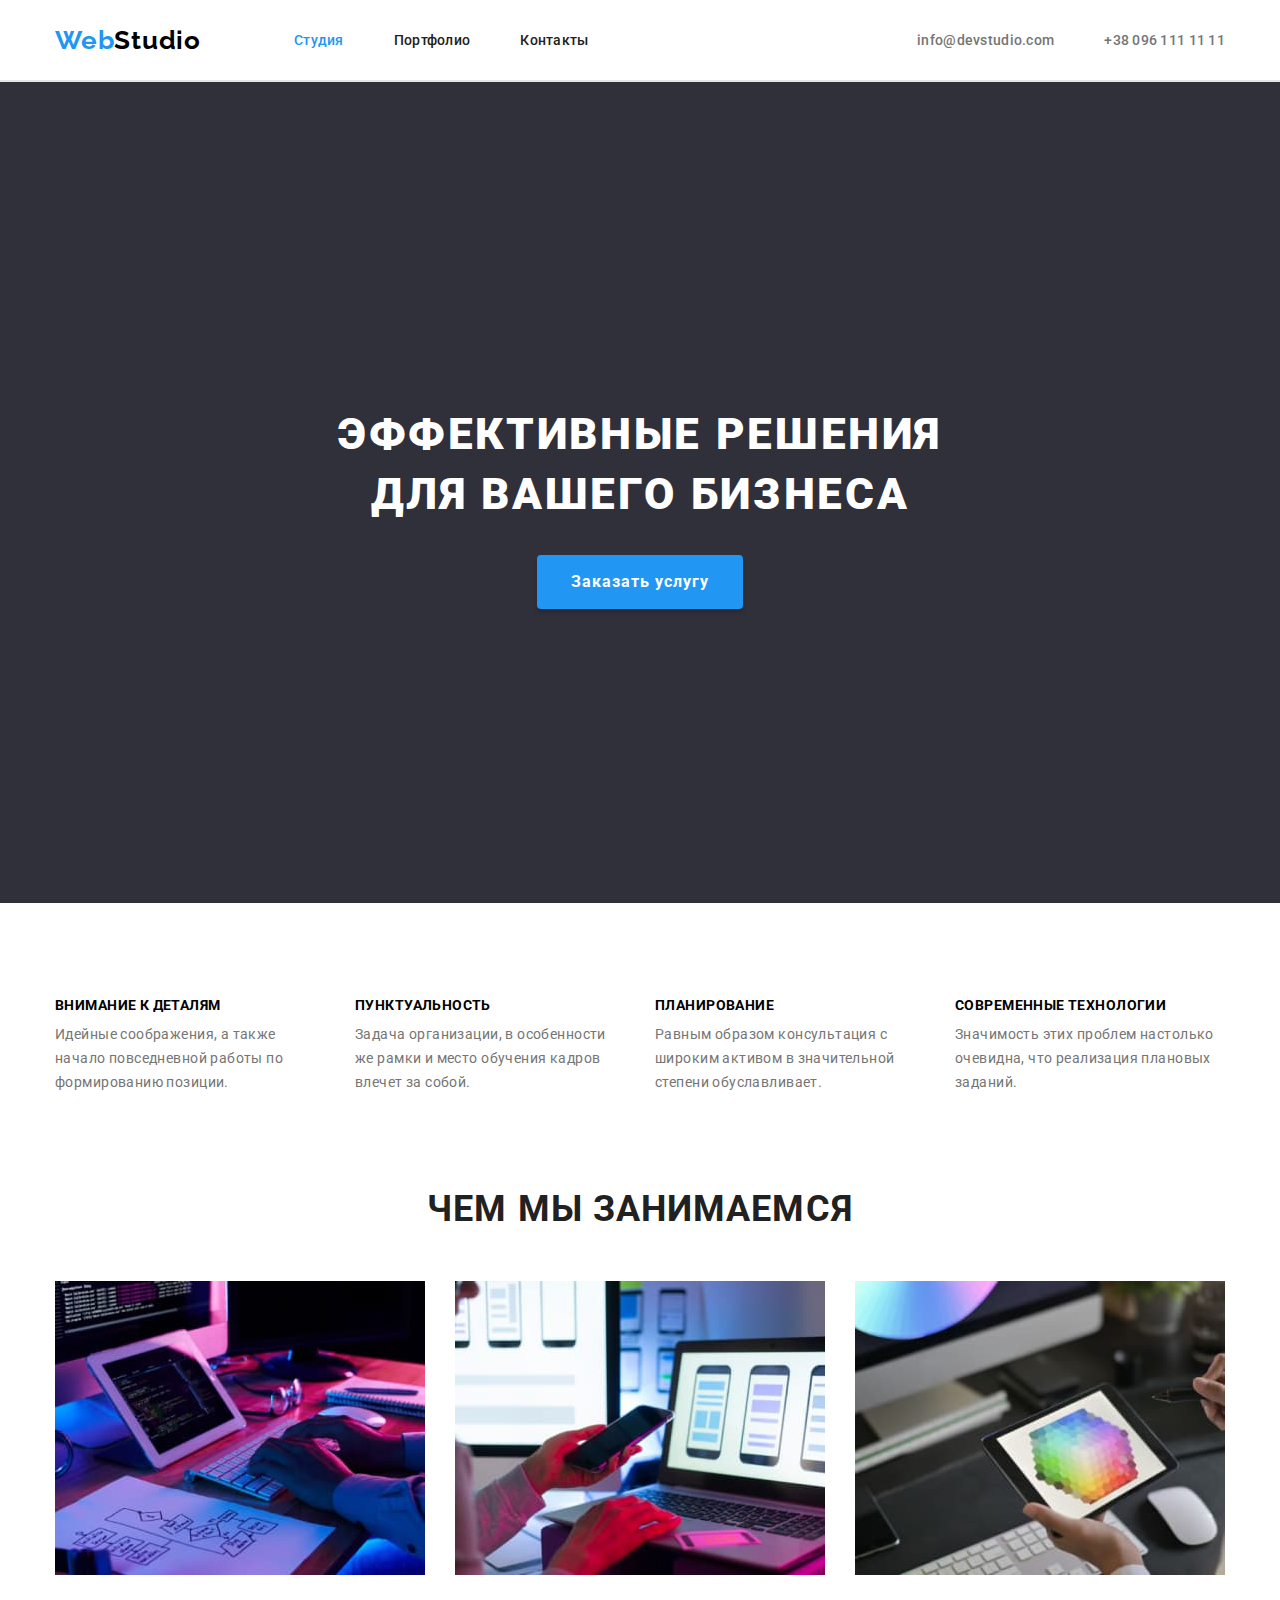
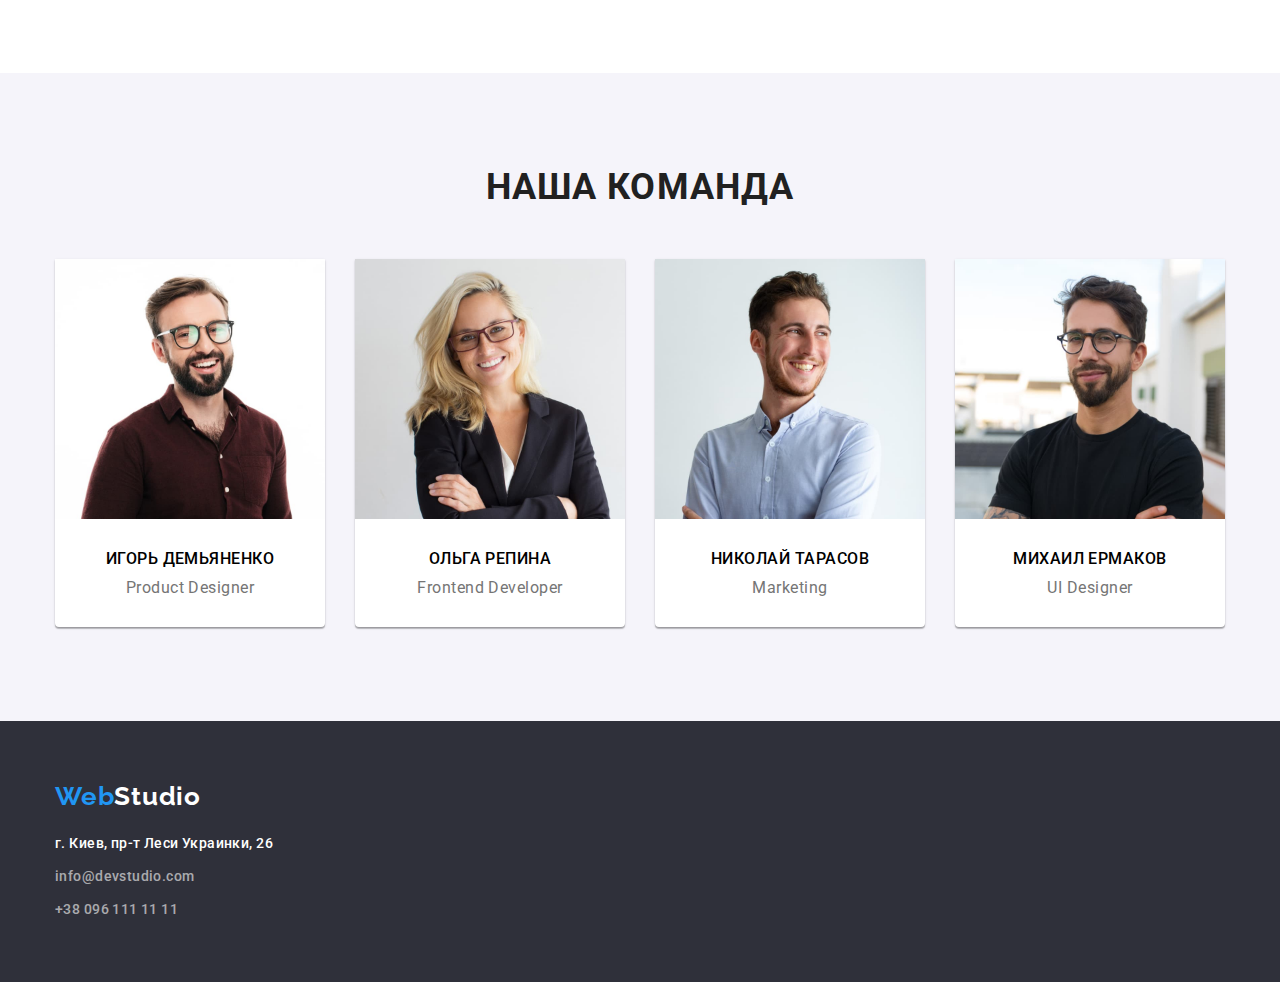
==== commit f860dc1a: "1" ====
--- a/index.html
+++ b/index.html
@@ -47,13 +47,13 @@
       </div>
     </header>
     <main>
-      <section class="hero-section">
+      <section class="hero-section section">
         <div class="container hero">
           <h1 class="hero-title">Эффективные решения для вашего бизнеса</h1>
           <button type="button" class="button">Заказать услугу</button>
         </div>
       </section>
-      <section>
+      <section class="section">
         <div class="container">
           <ul class="benefits list">
             <h2 class="hide">Преимущества</h2>
@@ -88,7 +88,7 @@
           </ul>
         </div>
       </section>
-      <section class="">
+      <section class="section about">
         <div class="container">
           <h2 class="title second">Чем мы занимаемся</h2>
           <ul class="list services">
--- a/css/style.css
+++ b/css/style.css
@@ -42,6 +42,8 @@
   border-radius: 4px;
   padding: 10px 32px;
   border: 2px solid transparent;
+
+  cursor: pointer;
 }
 
 /* Контейнер */
@@ -49,7 +51,12 @@
   width: 1200px;
   margin-left: auto;
   margin-right: auto;
-  padding: 94px 15px;
+  padding: 0px 15px;
+}
+
+.section {
+  padding-top: 94px;
+  padding-bottom: 94px;
 }
 
 /* Хедер */
@@ -208,6 +215,10 @@
 
 /* Чем мы занимаемся */
 
+.section.about {
+  padding-top: 0;
+}
+
 .title.second {
   font-weight: 700;
   font-size: 36px;
@@ -222,9 +233,9 @@
 
 .list.services {
   display: flex;
-}
-
-.list.services li:not(:last-child),
+  justify-content: space-between;
+}
+
 .list.team li:not(:last-child) {
   margin-right: 30px;
 }
@@ -391,6 +402,7 @@
   padding: 6px 22px;
 
   border: 0;
+  cursor: pointer;
 }
 
 .portfolio-btn:hover,
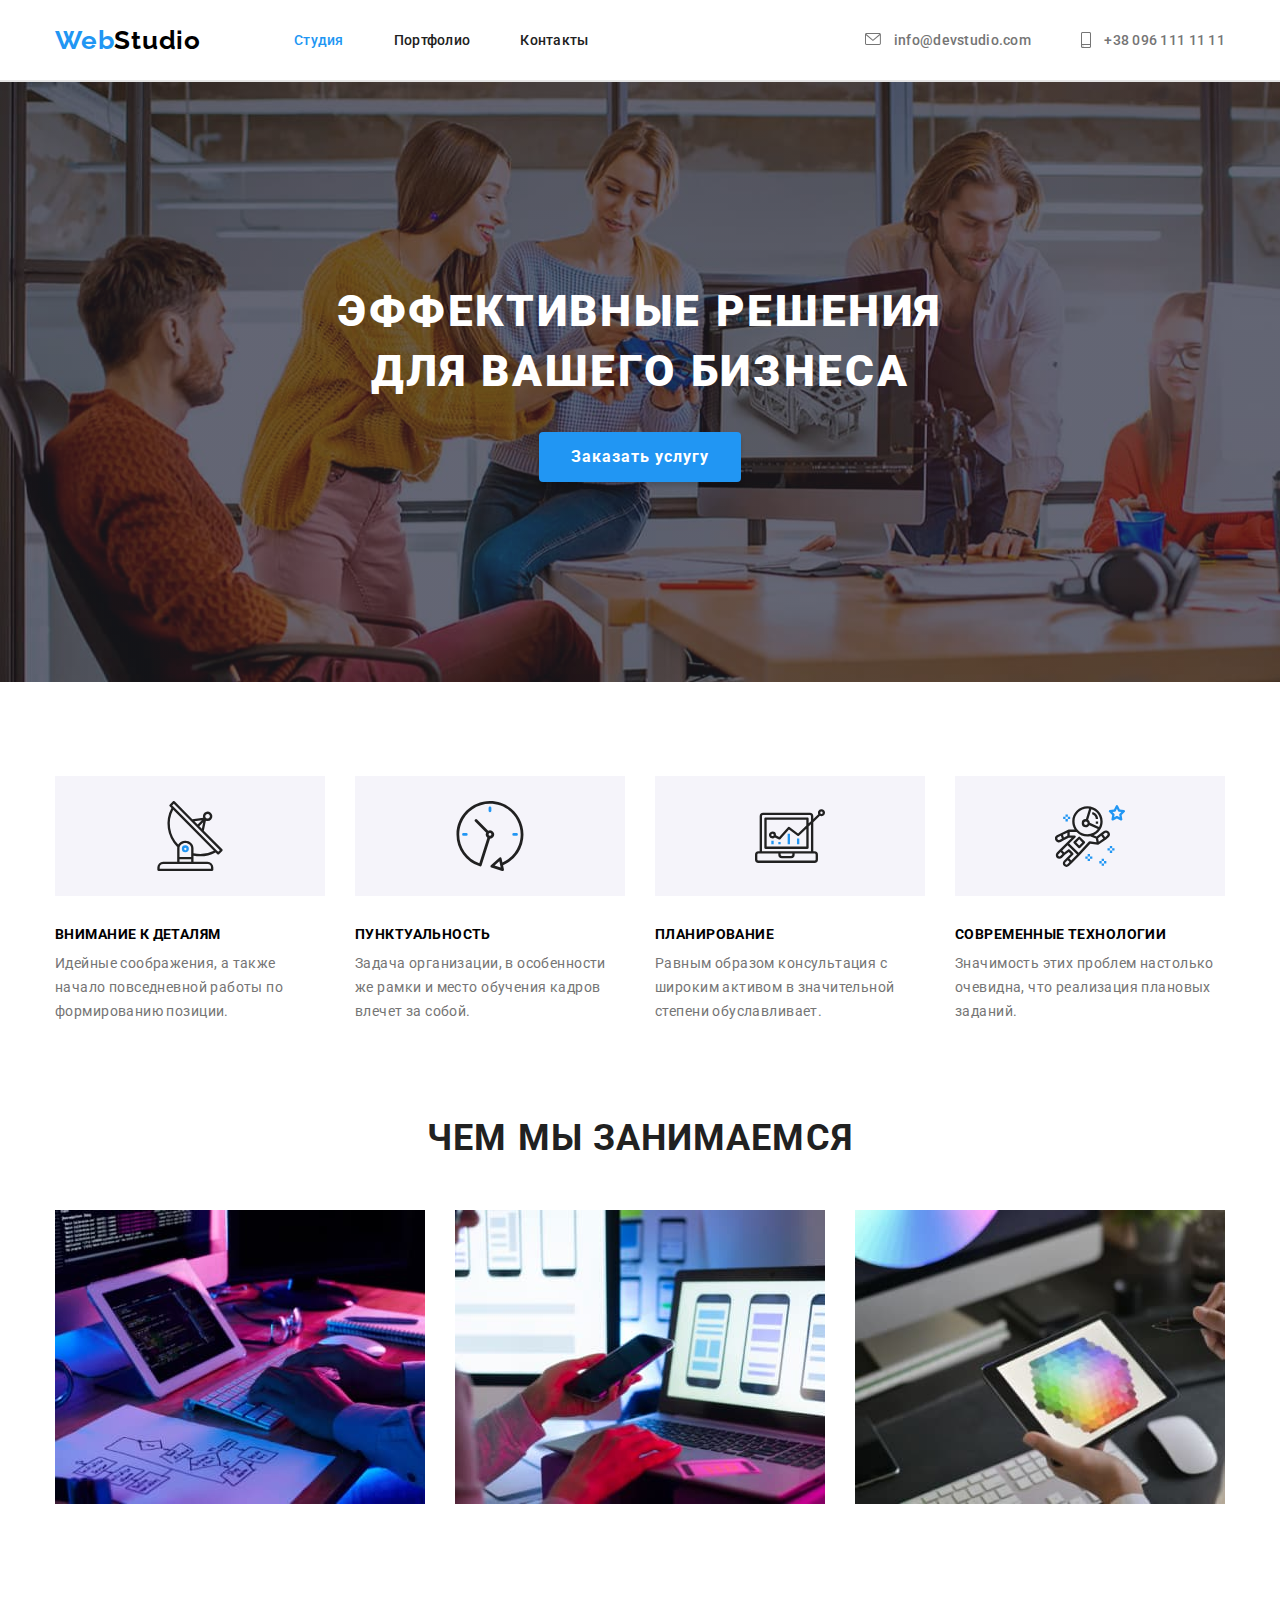
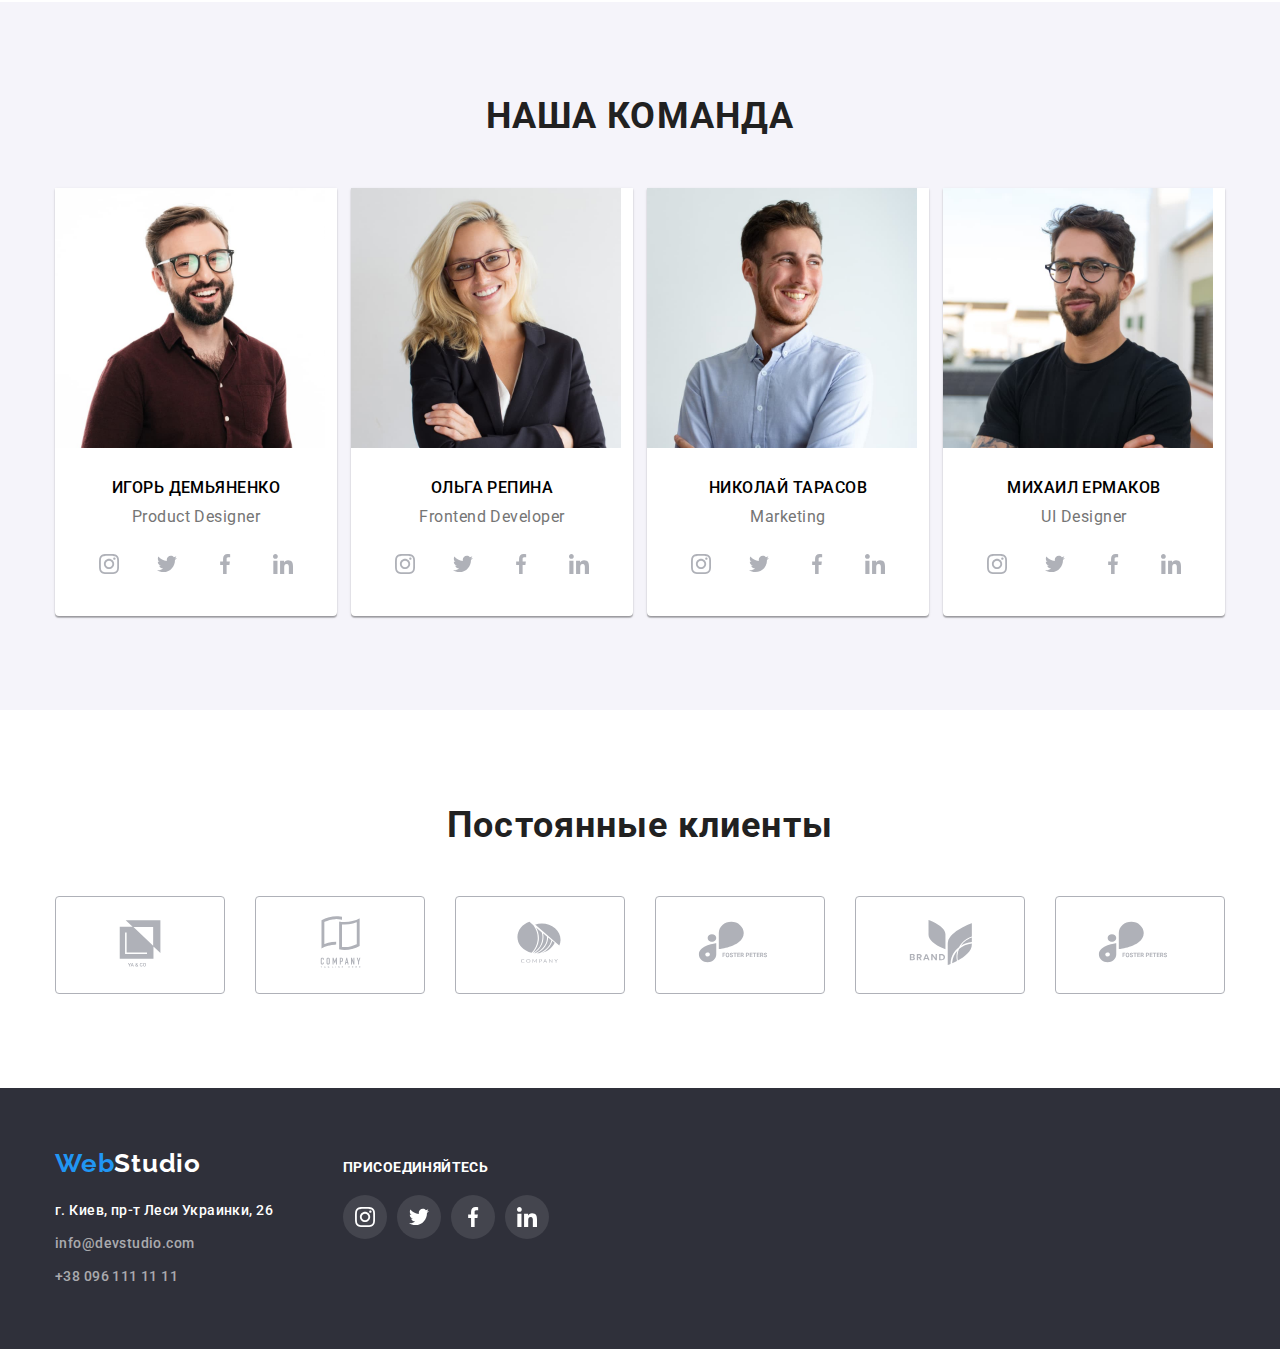
==== commit 1c421708: "ДЗ" ====
--- a/index.html
+++ b/index.html
@@ -35,13 +35,17 @@
           </ul>
         </nav>
         <ul class="adress links">
-          <li class="item adress">
-            <a href="mailto:info@devstudio.com" class="adress"
-              >info@devstudio.com</a
+          <li class="item adress mail">
+            <a href="mailto:info@devstudio.com" class="adress"></a>
+              <svg class="icon-mail" width="16" height="12">
+                <use href="images/SVG/symbol-defs.svg#icon-mail"></use>
+              </svg> info@devstudio.com</a
             >
           </li>
-          <li class="item adress">
-            <a href="tel:+380961111111" class="adress">+38 096 111 11 11</a>
+          <li class="item adress smartphone">
+            <a href="tel:+380961111111" class="adress"> <svg class="icon-smartphone" width="10" height="16">
+                <use href="images/SVG/symbol-defs.svg#icon-smartphone"></use>
+              </svg> +38 096 111 11 11</a>
           </li>
         </ul>
       </div>
@@ -53,32 +57,32 @@
           <button type="button" class="button">Заказать услугу</button>
         </div>
       </section>
-      <section class="section">
+      <section class="benefits section">
         <div class="container">
           <ul class="benefits list">
-            <h2 class="hide">Преимущества</h2>
-            <li>
+            <h2 class="visually-hidden">Преимущества</h2>
+            <li class="benefits-item antenna">
               <h3 class="title">Внимание к деталям</h3>
               <p class="paragraph">
                 Идейные соображения, а также начало повседневной работы по
                 формированию позиции.
               </p>
             </li>
-            <li>
+            <li class="benefits-item clock">
               <h3 class="title">Пунктуальность</h3>
               <p class="paragraph">
                 Задача организации, в особенности же рамки и место обучения
                 кадров влечет за собой.
               </p>
             </li>
-            <li>
+            <li class="benefits-item diagram">
               <h3 class="title">Планирование</h3>
               <p class="paragraph">
                 Равным образом консультация с широким активом в значительной
                 степени обуславливает.
               </p>
             </li>
-            <li>
+            <li class="benefits-item astronaut">
               <h3 class="title">Современные технологии</h3>
               <p class="paragraph">
                 Значимость этих проблем настолько очевидна, что реализация
@@ -127,6 +131,31 @@
                 <div class="padding-text">
                   <h3 class="title team">Игорь Демьяненко</h3>
                   <p class="paragraph team">Product Designer</p>
+                  <a href="" class="team-list-link instagram">
+                    <svg class="Instagram" width="20" height="20">
+                      <use
+                        href="images/SVG/symbol-defs.svg#icon-instagram"
+                      ></use>
+                    </svg>
+                  </a>
+                  <a href="" class="team-list-link twitter"
+                    ><svg class="Twitter" width="20" height="20">
+                      <use
+                        href="images/SVG/symbol-defs.svg#icon-twitter"
+                      ></use></svg
+                  ></a>
+                  <a href="" class="team-list-link facebook"
+                    ><svg class="Facebook" width="20" height="20">
+                      <use
+                        href="images/SVG/symbol-defs.svg#icon-facebook"
+                      ></use></svg
+                  ></a>
+                  <a href="" class="team-list-link linkedin"
+                    ><svg class="Linkedin" width="20" height="20">
+                      <use
+                        href="images/SVG/symbol-defs.svg#icon-linkedin"
+                      ></use></svg
+                  ></a>
                 </div>
               </div>
             </li>
@@ -141,6 +170,31 @@
                 <div class="padding-text">
                   <h3 class="title team">Ольга Репина</h3>
                   <p class="paragraph team">Frontend Developer</p>
+                  <a href="" class="team-list-link instagram">
+                    <svg class="Instagram" width="20" height="20">
+                      <use
+                        href="images/SVG/symbol-defs.svg#icon-instagram"
+                      ></use>
+                    </svg>
+                  </a>
+                  <a href="" class="team-list-link twitter"
+                    ><svg class="Twitter" width="20" height="20">
+                      <use
+                        href="images/SVG/symbol-defs.svg#icon-twitter"
+                      ></use></svg
+                  ></a>
+                  <a href="" class="team-list-link facebook"
+                    ><svg class="Facebook" width="20" height="20">
+                      <use
+                        href="images/SVG/symbol-defs.svg#icon-facebook"
+                      ></use></svg
+                  ></a>
+                  <a href="" class="team-list-link linkedin"
+                    ><svg class="Linkedin" width="20" height="20">
+                      <use
+                        href="images/SVG/symbol-defs.svg#icon-linkedin"
+                      ></use></svg
+                  ></a>
                 </div>
               </div>
             </li>
@@ -155,6 +209,31 @@
                 <div class="padding-text">
                   <h3 class="title team">Николай Тарасов</h3>
                   <p class="paragraph team">Marketing</p>
+                  <a href="" class="team-list-link instagram">
+                    <svg class="Instagram" width="20" height="20">
+                      <use
+                        href="images/SVG/symbol-defs.svg#icon-instagram"
+                      ></use>
+                    </svg>
+                  </a>
+                  <a href="" class="team-list-link twitter"
+                    ><svg class="Twitter" width="20" height="20">
+                      <use
+                        href="images/SVG/symbol-defs.svg#icon-twitter"
+                      ></use></svg
+                  ></a>
+                  <a href="" class="team-list-link facebook"
+                    ><svg class="Facebook" width="20" height="20">
+                      <use
+                        href="images/SVG/symbol-defs.svg#icon-facebook"
+                      ></use></svg
+                  ></a>
+                  <a href="" class="team-list-link linkedin"
+                    ><svg class="Linkedin" width="20" height="20">
+                      <use
+                        href="images/SVG/symbol-defs.svg#icon-linkedin"
+                      ></use></svg
+                  ></a>
                 </div>
               </div>
             </li>
@@ -170,8 +249,84 @@
                 <div class="padding-text">
                   <h3 class="title team">Михаил Ермаков</h3>
                   <p class="paragraph team">UI Designer</p>
+                  <a href="" class="team-list-link instagram">
+                    <svg class="Instagram" width="20" height="20">
+                      <use
+                        href="images/SVG/symbol-defs.svg#icon-instagram"
+                      ></use>
+                    </svg>
+                  </a>
+                  <a href="" class="team-list-link twitter"
+                    ><svg class="Twitter" width="20" height="20">
+                      <use
+                        href="images/SVG/symbol-defs.svg#icon-twitter"
+                      ></use></svg
+                  ></a>
+                  <a href="" class="team-list-link facebook"
+                    ><svg class="Facebook" width="20" height="20">
+                      <use
+                        href="images/SVG/symbol-defs.svg#icon-facebook"
+                      ></use></svg
+                  ></a>
+                  <a href="" class="team-list-link linkedin"
+                    ><svg class="Linkedin" width="20" height="20">
+                      <use
+                        href="images/SVG/symbol-defs.svg#icon-linkedin"
+                      ></use></svg
+                  ></a>
                 </div>
               </div>
+            </li>
+          </ul>
+        </div>
+      </section>
+      <section class="section clients">
+        <div class="container">
+          <h2 class="clients-title">Постоянные клиенты</h2>
+          <ul class="clients-list">
+            <li class="clients-list-item">
+              <a href="" class="clients-list-link">
+                <svg width="106" height="60">
+                  <use href="images/SVG/symbol-defs.svg#icon-YAandCO"></use>
+                </svg>
+              </a>
+            </li>
+            <li class="clients-list-item">
+              <a href="" class="clients-list-link">
+                <svg width="106" height="60">
+                  <use
+                    href="images/SVG/symbol-defs.svg#icon-togline-here"
+                  ></use>
+                </svg>
+              </a>
+            </li>
+            <li class="clients-list-item">
+              <a href="" class="clients-list-link">
+                <svg width="106" height="60">
+                  <use href="images/SVG/symbol-defs.svg#icon-company"></use>
+                </svg>
+              </a>
+            </li>
+            <li class="clients-list-item">
+              <a href="" class="clients-list-link">
+                <svg width="106" height="60">
+                  <use href="images/SVG/symbol-defs.svg#icon-foster"></use>
+                </svg>
+              </a>
+            </li>
+            <li class="clients-list-item">
+              <a href="" class="clients-list-link">
+                <svg width="106" height="60">
+                  <use href="images/SVG/symbol-defs.svg#icon-brand"></use>
+                </svg>
+              </a>
+            </li>
+            <li class="clients-list-item">
+              <a href="" class="clients-list-link">
+                <svg width="106" height="60">
+                  <use href="images/SVG/symbol-defs.svg#icon-foster"></use>
+                </svg>
+              </a>
             </li>
           </ul>
         </div>
@@ -179,30 +334,65 @@
     </main>
     <footer class="basement">
       <div class="container footer">
-        <a href="./index.html" class="logo footer"
-          ><span class="logo blue">Web</span>Studio</a
-        >
-        <address>
-          <ul class="list adress">
-            <li>
-              <a
-                href="https://goo.gl/maps/HgZWyRMmZcGWvaLQ7"
-                class="footer-adress"
-                >г. Киев, пр-т Леси Украинки, 26</a
-              >
-            </li>
-            <li>
-              <a href="mailto:info@devstudio.com" class="footer links"
-                >info@devstudio.com</a
-              >
-            </li>
-            <li>
-              <a href="tel:+380961111111" class="footer links"
-                >+38 096 111 11 11</a
-              >
-            </li>
-          </ul>
-        </address>
+        <div class="footer-box">
+          <a href="./index.html" class="logo footer"
+            ><span class="logo blue">Web</span>Studio</a
+          >
+          <address>
+            <ul class="list adress">
+              <li>
+                <a
+                  href="https://goo.gl/maps/HgZWyRMmZcGWvaLQ7"
+                  class="footer-adress"
+                  >г. Киев, пр-т Леси Украинки, 26</a
+                >
+              </li>
+              <li>
+                <a href="mailto:info@devstudio.com" class="footer links"
+                  >info@devstudio.com</a
+                >
+              </li>
+              <li>
+                <a href="tel:+380961111111" class="footer links"
+                  >+38 096 111 11 11</a
+                >
+              </li>
+            </ul>
+          </address>
+        </div>
+        <div class="social">
+          <h3 class="basement-social-title">присоединяйтесь</h3>
+          <ul class="basement-social-list">
+            <li class="basement-social-item">
+              <a href="" class="footer team-list-link instagram">
+                <svg class="Instagram" width="20" height="20">
+                  <use href="images/SVG/symbol-defs.svg#icon-instagram"></use>
+                </svg>
+              </a>
+            </li>
+            <li class="basement-social-item">
+              <a href="" class="footer team-list-link twitter">
+                <svg class="Twitter" width="20" height="20">
+                  <use href="images/SVG/symbol-defs.svg#icon-twitter"></use>
+                </svg>
+              </a>
+            </li>
+            <li class="basement-social-item">
+              <a href="" class="footer team-list-link facebook">
+                <svg class="Facebook" width="20" height="20">
+                  <use href="images/SVG/symbol-defs.svg#icon-facebook"></use>
+                </svg>
+              </a>
+            </li>
+            <li class="basement-social-item">
+              <a href="" class="footer team-list-link linkedin">
+                <svg class="Linkedin" width="20" height="20">
+                  <use href="images/SVG/symbol-defs.svg#icon-linkedin"></use>
+                </svg>
+              </a>
+            </li>
+          </ul>
+        </div>
       </div>
     </footer>
   </body>
--- a/css/style.css
+++ b/css/style.css
@@ -8,6 +8,10 @@
   --hero-title-color: #ffffff;
   --basement: #2f303a;
   --portfolio-border-color: #eeeeee;
+  --portfolio-btn-hover-color: #2196f3;
+  --portfolio-btn-hover-shadow: 0px 4px 4px rgba(0, 0, 0, 0.15);
+  --company-border-color: #afb1b8;
+  --clients-border-radius: 4px;
 }
 
 body {
@@ -34,14 +38,14 @@
   color: var(--hero-title-color);
   font-weight: 700;
   font-size: 16px;
-  line-height: 1.875;
+  line-height: 1.88;
   letter-spacing: 0.06em;
 
-  background: #2196f3;
-  box-shadow: 0px 4px 4px rgba(0, 0, 0, 0.15);
+  background: var(--portfolio-btn-hover-color);
+  box-shadow: var(--portfolio-btn-hover-shadow);
   border-radius: 4px;
   padding: 10px 32px;
-  border: 2px solid transparent;
+  border: 0;
 
   cursor: pointer;
 }
@@ -59,6 +63,20 @@
   padding-bottom: 94px;
 }
 
+/* Убираем видимость */
+.visually-hidden {
+  position: absolute;
+  white-space: nowrap;
+  width: 1px;
+  height: 1px;
+  overflow: hidden;
+  border: 0;
+  padding: 0;
+  clip: rect(0 0 0 0);
+  clip-path: inset(50%);
+  margin: -1px;
+}
+
 /* Хедер */
 .header {
   border-bottom: 2px solid #e5e5e5;
@@ -103,6 +121,7 @@
   font-size: 14px;
   line-height: 1.142;
   letter-spacing: 0.02em;
+  font-style: normal;
 
   color: var(--main-text-color);
 }
@@ -135,6 +154,7 @@
   margin-top: 0;
   margin-bottom: 0;
   padding-left: 0;
+  cursor: pointer;
 }
 
 .head.container.main-nav {
@@ -150,14 +170,33 @@
   margin-left: 50px;
 }
 
+.icon-mail {
+  margin-right: 10px;
+  fill: currentColor;
+}
+
+.icon-smartphone {
+  margin-right: 10px;
+  fill: currentColor;
+  vertical-align: text-top;
+}
 /* Герой */
-.container.hero {
-  padding: 200px 15px;
-}
 
 .hero-section {
   background-color: var(--hero-background);
   text-align: center;
+  padding-top: 200px;
+  padding-bottom: 200px;
+
+  max-width: 1600px;
+  margin-left: auto;
+  margin-right: auto;
+  background-image: linear-gradient(
+      to right,
+      rgba(47, 48, 58, 0.4),
+      rgba(47, 48, 58, 0.4)
+    ),
+    url(../images/hero-background.jpg);
 }
 
 .hero-title {
@@ -165,8 +204,10 @@
   width: 696px;
   font-weight: 900;
   font-size: 44px;
-  line-height: 1.363;
-
+  line-height: 1.36;
+
+  margin-top: 0;
+  margin-bottom: 30px;
   margin-left: auto;
   margin-right: auto;
   letter-spacing: 0.06em;
@@ -197,20 +238,38 @@
 
   margin-top: 0;
   margin-bottom: 0;
-  min-width: 270px;
-}
-
-.benefits.list li:not(:last-child) {
-  margin-right: 30px;
-  margin-left: 0;
-}
-
-.hide {
-  display: none;
+  max-width: 270px;
 }
 
 .benefits.list {
   display: flex;
+  justify-content: space-between;
+}
+
+.benefits-item::before {
+  content: "";
+  display: block;
+  min-height: 120px;
+  background-color: var(--team-section-color);
+  background-repeat: no-repeat;
+  background-position: center;
+
+  margin-bottom: 30px;
+}
+
+.antenna::before {
+  background-image: url(../images/SVG/antenna.svg);
+}
+
+.clock::before {
+  background-image: url(../images/SVG/clock.svg);
+}
+.diagram::before {
+  background-image: url(../images/SVG/diagram.svg);
+}
+
+.astronaut::before {
+  background-image: url(../images/SVG/astronaut.svg);
 }
 
 /* Чем мы занимаемся */
@@ -236,14 +295,11 @@
   justify-content: space-between;
 }
 
-.list.team li:not(:last-child) {
-  margin-right: 30px;
-}
-
 /* Наша команда */
 
 .list.team {
   display: flex;
+  justify-content: space-between;
 }
 
 .section.team {
@@ -277,7 +333,65 @@
 }
 
 .padding-text {
-  padding: 30px 00px;
+  padding: 30px 32px;
+}
+
+.team-list-link {
+  display: inline-block;
+  width: 44px;
+  height: 44px;
+
+  color: #afb1b8;
+  padding: 12px;
+  margin-top: 16px;
+}
+
+.team-list-link:hover {
+  color: var(--hero-title-color);
+  border-radius: 50%;
+  background-color: var(--blue);
+}
+
+.team-list-link:not(:last-child) {
+  margin-right: 10px;
+}
+
+.Instagram,
+.Twitter,
+.Facebook,
+.Linkedin {
+  fill: currentColor;
+}
+
+/* Наши клиенты */
+.clients-title {
+  text-align: center;
+  margin-top: 0;
+  margin-bottom: 50px;
+
+  font-weight: 700;
+  font-size: 36px;
+  line-height: 1.17;
+  letter-spacing: 0.03em;
+
+  color: var(--h2-color);
+}
+
+.clients-list {
+  display: flex;
+  justify-content: space-between;
+}
+
+.clients-list-item {
+  width: 170px;
+
+  border: 1px solid var(--company-border-color);
+  border-radius: var(--clients-border-radius);
+}
+
+.clients-list-link {
+  display: inline-block;
+  padding: 16px 32px;
 }
 
 /* Футер */
@@ -302,7 +416,6 @@
 }
 
 .footer.links {
-  font-style: normal;
   font-size: 14px;
   line-height: 1.714;
   letter-spacing: 0.03em;
@@ -310,7 +423,6 @@
 }
 
 .footer-adress {
-  font-style: normal;
   font-size: 14px;
   line-height: 1.714;
   letter-spacing: 0.03em;
@@ -325,6 +437,47 @@
   color: var(--blue);
 }
 
+.container.footer {
+  display: flex;
+  align-items: baseline;
+}
+
+.social {
+  margin-left: 70px;
+}
+
+.basement-social-title {
+  margin-top: 0;
+  margin-bottom: 20px;
+
+  font-weight: 700;
+  font-size: 14px;
+  line-height: 1.142;
+  letter-spacing: 0.03em;
+  text-transform: uppercase;
+
+  color: var(--hero-title-color);
+}
+
+.footer.team-list-link {
+  margin-top: 0;
+  background-color: rgba(255, 255, 255, 0.1);
+  border-radius: 50%;
+  color: var(--hero-title-color);
+}
+
+.footer.team-list-link:hover {
+  background-color: var(--blue);
+}
+
+.basement-social-item:not(:last-child) {
+  margin-right: 10px;
+}
+
+.basement-social-list {
+  display: flex;
+}
+
 /* Портфолио  */
 
 .list.portfolio {
@@ -383,20 +536,14 @@
   color: var(--main-text-color);
 }
 
-.portfolio-header {
-  display: none;
-}
-
 .portfolio-btn {
   font-family: "Roboto";
   font-weight: 500;
   font-size: 16px;
   line-height: 1.625;
-  text-align: center;
   letter-spacing: 0.03em;
   color: var(--h2-color);
 
-  display: inline-block;
   background-color: var(--team-section-color);
   border-radius: 4px;
   padding: 6px 22px;
@@ -415,5 +562,10 @@
 
 .portfolio-btn-list {
   margin-bottom: 50px;
-  text-align: center;
-}
+  display: flex;
+  justify-content: center;
+}
+
+.portfolio-btn:not(:last-child) {
+  margin-right: 8px;
+}
